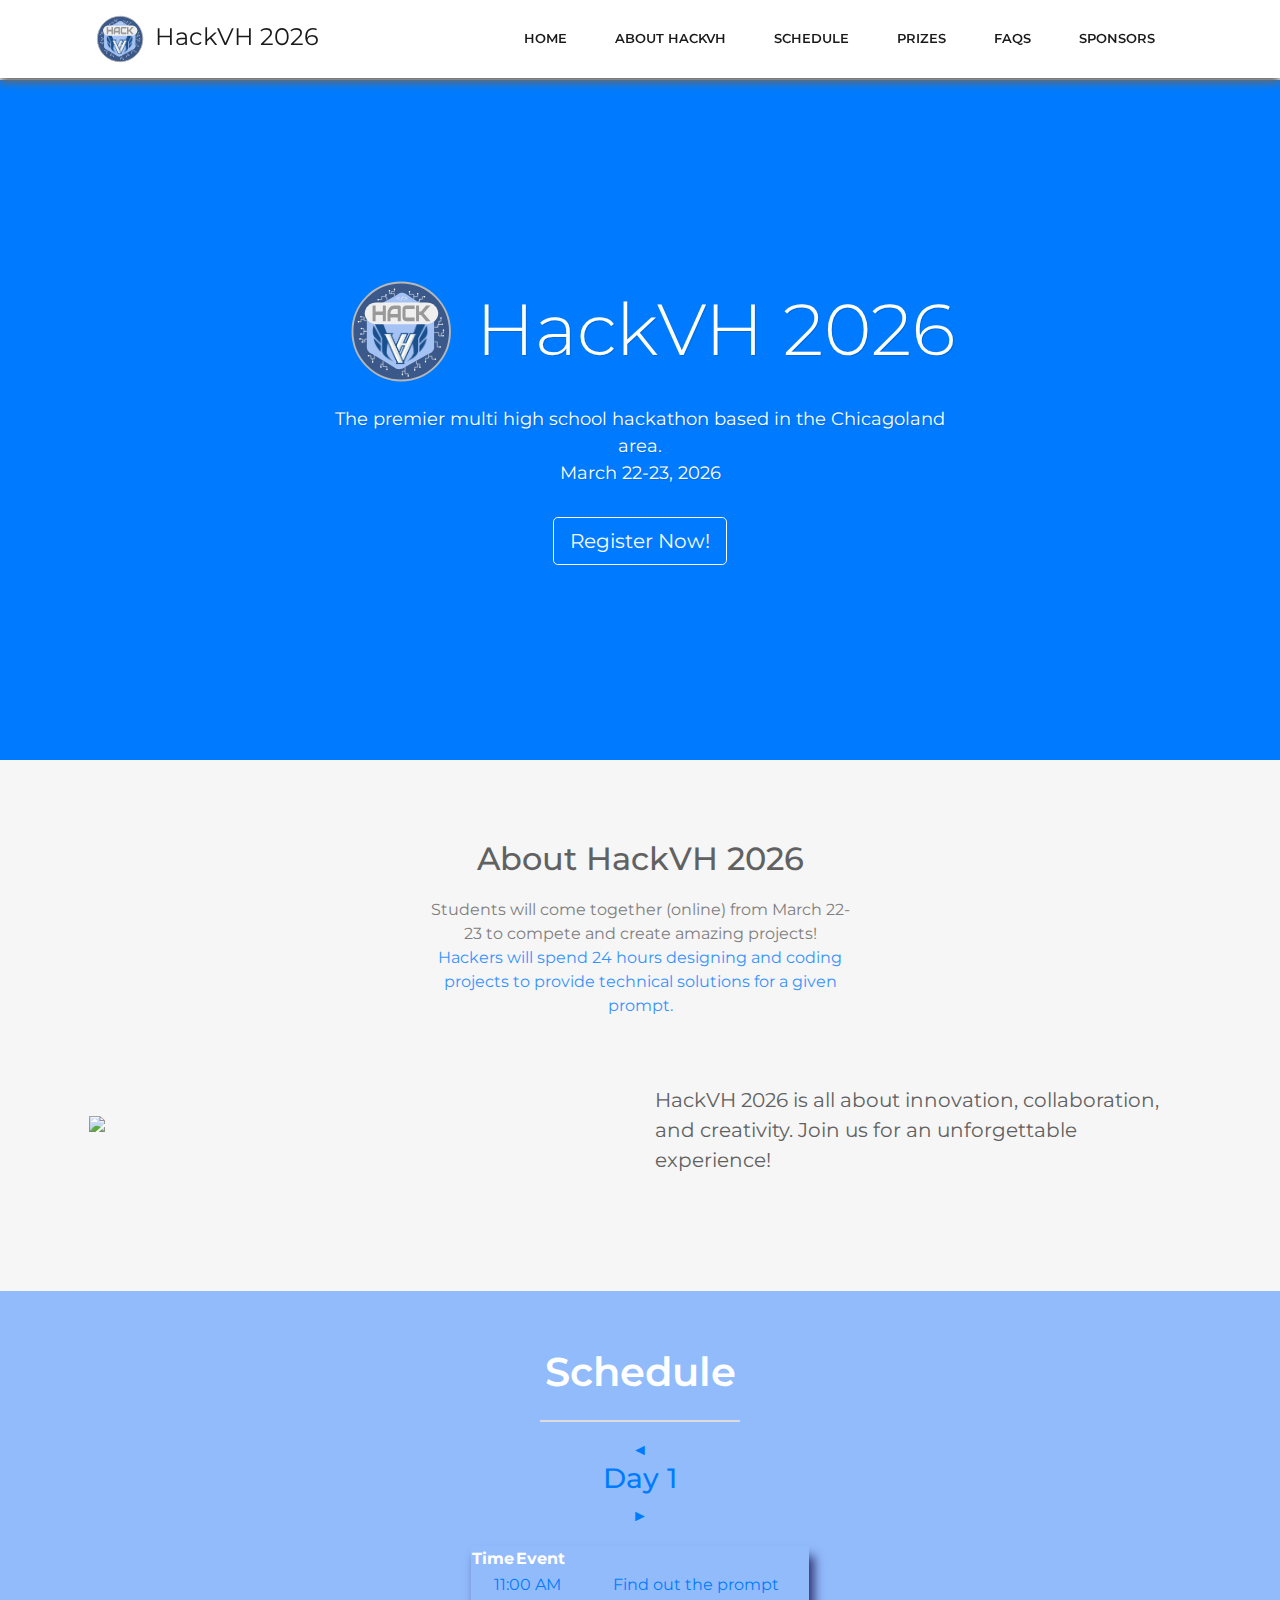
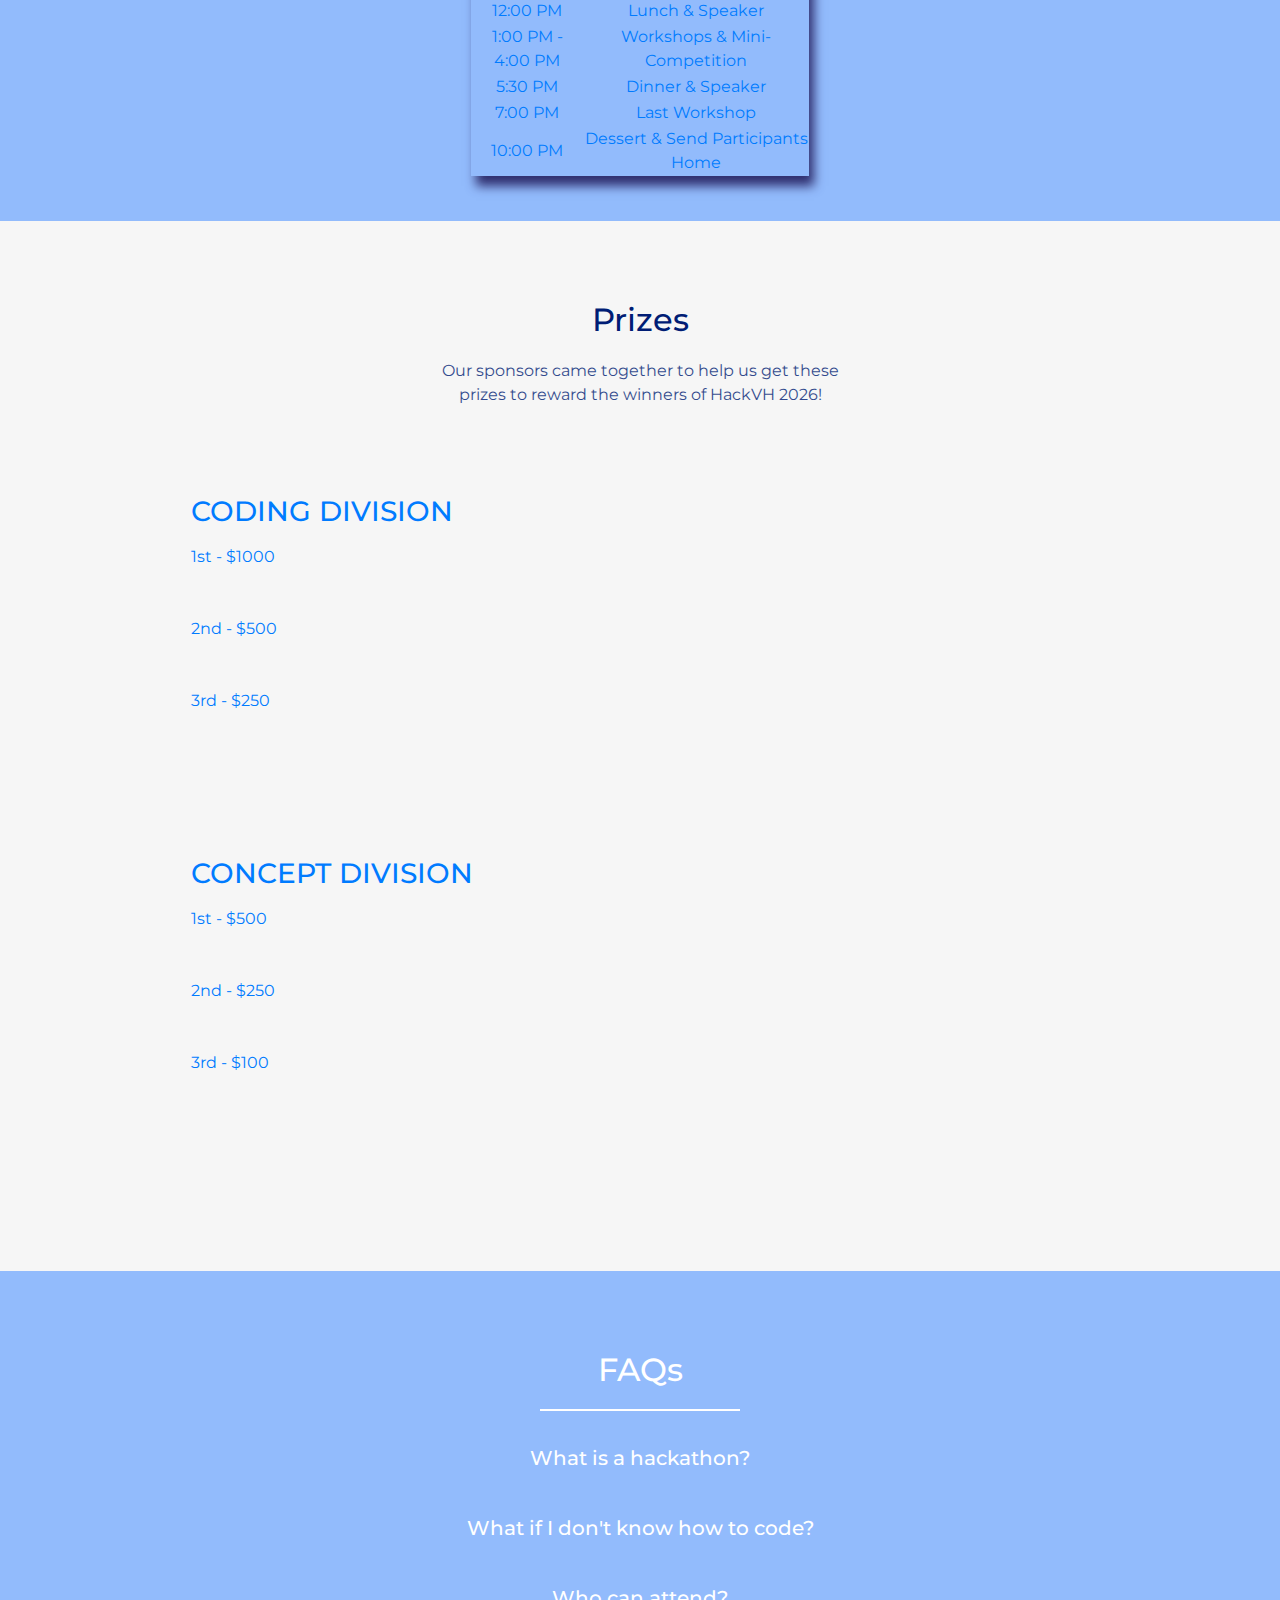
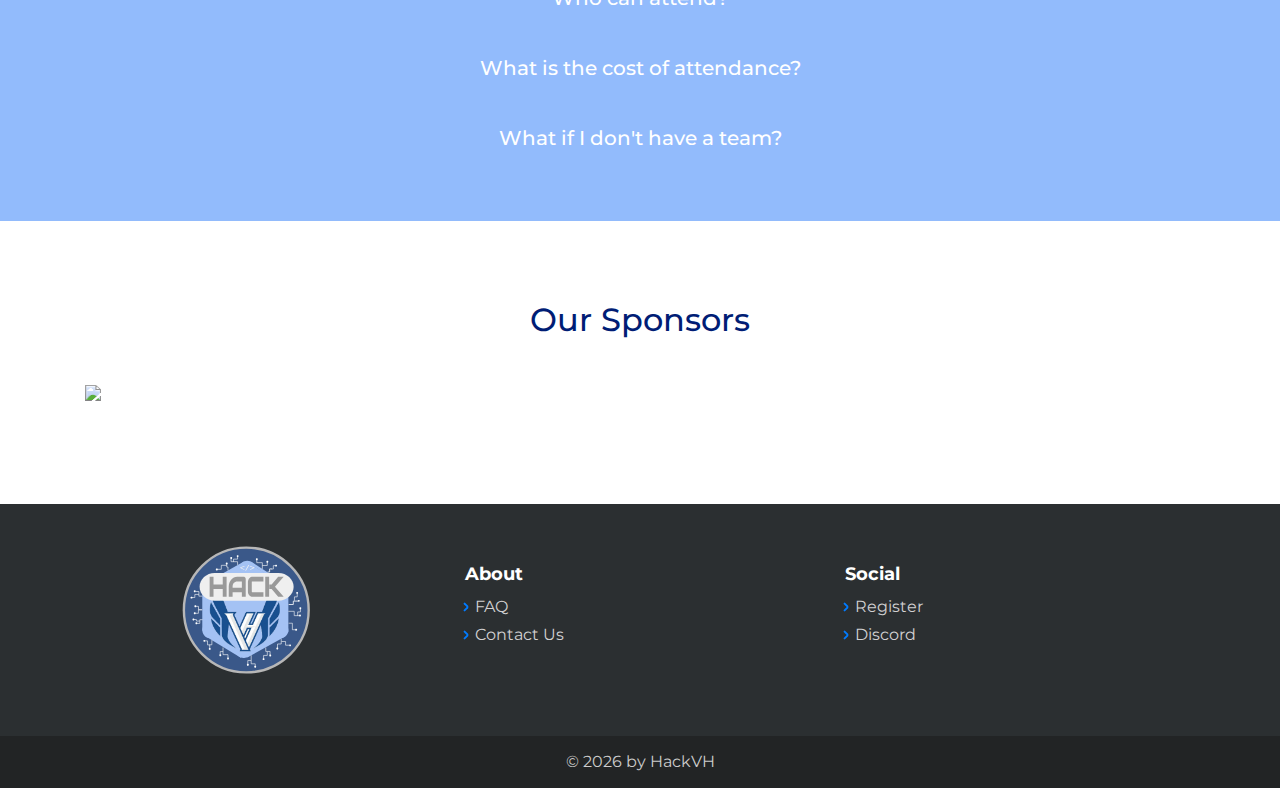
==== index.html @ 69b1eb2a "Schedule Scrolling is wierd" ====
<!DOCTYPE html>
<html>

<head>
   <meta name="google-site-verification" content="Fl0EDleOfABfuuF8c3TNZcD5OMxEmtzDq9Y0bVE5qYI" />
	<meta charset="utf-8">
	<meta name="viewport" content="width=device-width, initial-scale=1.0, shrink-to-fit=no">
	<title>HackVH <span id="currentYear"></span></title>

	<link rel="stylesheet" href="assets/bootstrap/css/bootstrap.min.css">
	<link rel="stylesheet" href="https://fonts.googleapis.com/css?family=Montserrat:400,400i,700,700i,600,600i">
	<link rel="stylesheet" href="assets/fonts/simple-line-icons.min.css">
	<link rel="stylesheet" href="https://cdnjs.cloudflare.com/ajax/libs/baguettebox.js/1.10.0/baguetteBox.min.css">
	<link rel="stylesheet" href="assets/css/smoothproducts.css">
	<style>
		/* Add your custom styles here */
		.schedule-container {
			display: flex;
			justify-content: center;
			align-items: center;
			flex-direction: column;
		}
		.schedule {
			width: 80%;
			max-width: 800px;
			margin: 0 auto;
		}
	</style>
</head>

<body class="text-primary">
	<nav class="navbar navbar-light navbar-expand-lg py-1 fixed-top bg-white clean-navbar" style="box-shadow: 0px 5px 8px #696969">
		<div class="container">
			<a class="navbar-brand logo" href="#">
				<img src="assets/img/HackVH%20logo.svg" style="width: 70px;height: 70px;">HackVH <span id="currentYearNav"></span>
			</a>
			<button data-toggle="collapse" class="navbar-toggler" data-target="#navcol-1">
				<span class="sr-only">Toggle navigation</span>
				<span class="navbar-toggler-icon"></span>
			</button>
			<div class="collapse navbar-collapse" id="navcol-1">
				<ul class="nav navbar-nav ml-auto">
					<li class="nav-item js-scroll-trigger"><a class="nav-link active js-scroll-trigger" href="#home">Home</a></li>
					<li class="nav-item js-scroll-trigger"><a class="nav-link active js-scroll-trigger" href="#about">About HackVH</a></li>
					<li class="nav-item js-scroll-trigger"><a class="nav-link active js-scroll-trigger" href="#schedule-section">Schedule</a></li>
					<li class="nav-item js-scroll-trigger"><a class="nav-link active js-scroll-trigger" href="#sponsors">Prizes</a></li>
					<li class="nav-item js-scroll-trigger"><a class="nav-link active js-scroll-trigger" href="#about-us">FAQs</a></li>
					<li class="nav-item js-scroll-trigger"><a class="nav-link active js-scroll-trigger" href="#prizes">Sponsors</a></li>
				</ul>
			</div>
		</div>
	</nav>
	<main class="page landing-page">
		<section id="home" class="clean-block clean-hero">
			<script src="https://cdnjs.cloudflare.com/ajax/libs/three.js/r121/three.min.js"></script>
			<script src="https://cdn.jsdelivr.net/npm/vanta@latest/dist/vanta.waves.min.js"></script>
			<div id="vantaBirds"></div>
			<div class="text">
				<h1 class="display-3"><img src="assets/img/HackVH%20logo.svg" style="width: 150px;margin-bottom:10px">HackVH <span id="currentYearHero"></span></h1>
				<p>The premier multi high school hackathon based in the Chicagoland area.<br/>March 22-23, <span id="currentYearDate"></span></p>
				<button class="btn btn-outline-light btn-lg" type="button" onclick="window.open('https://docs.google.com/forms/d/e/1FAIpQLSegjMtgUJVFcwuktQ4djF44HRIESTL0SsUwTYL1jdy5G5SLbQ/viewform','_blank')">Register Now!</button>
			</div>
			<script>
				VANTA.WAVES({
					el: "#vantaBirds",
					mouseControls: false,
					touchControls: false,
					gyroControls: false,
					minHeight: 200.00,
					minWidth: 200.00,
					scale: 1.00,
					scaleMobile: 1.00,
					shininess: 0,
					waveHeight: 22.50,
					waveSpeed: 0.60,
					color: 0x5d7c9d,
					zoom: 0.8
				});
			</script>
		</section>

		<section id="about" class="clean-block clean-info dark" style="background-color:#073763ff3">
			<div class="container">
				<div class="block-heading">
					<h2 class="text-info" style="color:#616161;">About HackVH <span id="currentYearAbout"></span></h2>
					<p style="color:#616161">Students will come together (online) from March 22-23 to compete and create amazing projects!</p>
					<p>Hackers will spend 24 hours designing and coding projects to provide technical solutions for a given prompt.</p>
				</div>
				<div class="row align-items-center">
					<div class="col-md-6">
						<img style="width:80%" class="img-thumbnail" src="https://www.joc.com/sites/default/files/field_feature_image/Hackathon%20concept_0.jpg">
					</div>
					<div class="col-md-6">
						<div style="margin-top: 5%; font-size: 20px; color:#616161" class="getting-started-info">
							<p>HackVH <span id="currentYearAbout2"></span> is all about innovation, collaboration, and creativity. Join us for an unforgettable experience!</p>
						</div>
					</div>
				</div>
			</div>
		</section>

		<section id="schedule-section" style="padding: 5vh 0vh 5vh 0vh; background: #92bbfc">
			<div class="schedule-container" style="text-align: center">
				<h1 id="title" style="font-size: 2.5rem; font-family: 'Montserrat'; font-weight: 600; color: #ffffff; margin-top: 1%;">Schedule</h1>
				<hr width="200px" style="height: 1px; border-color: gainsboro; background-color: gainsboro;">
				<div class="innercontainer">
					<div class="schedule">
						<div id="daynav" style="margin-bottom: 2vh">
							<span style="cursor: pointer" class="leftarrow" onclick="shift(-1)">◄</span>
							<h3 id="day"> Day 1 </h3>
							<span style="cursor: pointer" class="rightarrow" onclick="shift(1)">►</span>
						</div>
						<div id="sched0" style="box-shadow: 5px 10px 10px #303070">
							<div class="table100 ver1 m-b-110">
								<div class="table100-head">
									<table>
										<thead>
											<tr class="row100 head">
												<th class="column1 header1" style="color:white;font-weight:bold">Time</th>
												<th class="column2 header1" style="color:white">Event</th>
											</tr>
										</thead>
									</table>
								</div>
								<div class="table100-body js-pscroll">
									<table class="schedule1" id="table-saturday" style="overflow-y: hidden; overflow-x: visible">
										<tbody>
											<tr class="row100 body">
												<td class="cell100 column1">11:00 AM</td>
												<td class="cell100 column2">Find out the prompt</td>
											</tr>
											<tr class="row100 body">
												<td class="cell100 column1">12:00 PM</td>
												<td class="cell100 column2">Lunch & Speaker</td>
											</tr>
											<tr class="row100 body">
												<td class="cell100 column1">1:00 PM - 4:00 PM</td>
												<td class="cell100 column2">Workshops & Mini-Competition</td>
											</tr>
											<tr class="row100 body">
												<td class="cell100 column1">5:30 PM</td>
												<td class="cell100 column2">Dinner & Speaker</td>
											</tr>
											<tr class="row100 body">
												<td class="cell100 column1">7:00 PM</td>
												<td class="cell100 column2">Last Workshop</td>
											</tr>
											<tr class="row100 body">
												<td class="cell100 column1">10:00 PM</td>
												<td class="cell100 column2">Dessert & Send Participants Home</td>
											</tr>
										</tbody>
									</table>
								</div>
							</div>
						</div>
						<div id="sched1" style="box-shadow: 5px 10px 10px #303070; display: none">
							<div class="table100 ver1 m-b-110">
								<div class="table100-head">
									<table>
										<thead>
											<tr class="row100 head">
												<th class="column1 header1" style="color: white; font-weight: bold">Time</th>
												<th class="column2 header1" style="color: white">Event</th>
											</tr>
										</thead>
									</table>
								</div>
								<div class="table100-body js-pscroll">
									<table class="schedule1" id="table-saturday" style="overflow-y: hidden; overflow-x: hidden">
										<tbody>
											<tr class="row100 body">
												<td class="cell100 column1">9:00 AM</td>
												<td class="cell100 column2">Breakfast</td>
											</tr>
											<tr class="row100 body">
												<td class="cell100 column1">10:00 AM</td>
												<td class="cell100 column2">Project Presentations</td>
											</tr>
											<tr class="row100 body">
												<td class="cell100 column1">12:00 PM</td>
												<td class="cell100 column2">Lunch & Awards Ceremony</td>
											</tr>
										</tbody>
									</table>
								</div>
							</div>
						</div>
					</div>
				</div>
			</div>
		</section>

		<section id="sponsors" class="clean-block clean-info dark">
			<div class="container" style="width:80%;">
				<div class="block-heading">
					<h2 class="text-info" style="color:#001d75">Prizes</h2>
					<p style="color:#001d75">Our sponsors came together to help us get these prizes to reward the winners of HackVH <span id="currentYearPrizes"></span>!</p>
				</div>
				<div class="grid grid-cols-1 md:grid-cols-2 grid-flow-row gap-5">
					<div class="border-2 p-5" id="box">
						<h3 class="font-sans text-2xl" id="boxtext">CODING DIVISION</h3>
						<p class="font-serif text-xl mb-5" id="boxtext">1st - $1000</p>
						<p class="font-serif text-xl mb-5" id="boxtext">2nd - $500</p>
						<p class="font-serif text-xl mb-5" id="boxtext">3rd - $250</p>
					</div>
					<div class="border-2 p-5">
						<h3 class="font-sans text-2xl" id="boxtext">CONCEPT DIVISION</h3>
						<p class="font-serif text-xl mb-5" id="boxtext">1st - $500</p>
						<p class="font-serif text-xl mb-5" id="boxtext">2nd - $250</p>
						<p class="font-serif text-xl mb-5" id="boxtext">3rd - $100</p>
					</div>
				</div>
			</div>
		</section>

		<section id="about-us" class="clean-block about-us dark" style="background-color:#92bbfc;height: 550px">
			<div class="container">
				<div class="block-heading">
					<h2 class="text-info" style="color:#fff">FAQs</h2>
					<hr width="200px" style="height: 1px; border-color: #fff; background-color: #fff;">
					<div id="accordion" class="grid grid-cols-1 md:grid-cols-2 grid-flow-row gap-5">
						<div class="card" style="background: none; border-style: none">
							<div class="card-header" id="headingOne" style="background: none; border-style: none">
								<h5 class="mb-0">
									<button class="btn btn-link" data-toggle="collapse" data-target="#collapseOne" aria-expanded="true" aria-controls="collapseOne">
										<h5>What is a hackathon?</h5>
									</button>
								</h5>
							</div>
							<div id="collapseOne" class="collapse" aria-labelledby="headingOne" data-parent="#accordion">
								<div class="card-body" style="color:#fff">
									Hackathons allow you to create your craziest ideas! You will work in a team, of up to four people, for 24 hours to create a project that addresses a theme. There are no restrictions, so let your imagination run wild!
								</div>
							</div>
						</div>
						<div class="card" style="background: none; border-style: none">
							<div class="card-header" id="headingTwo" style="background: none; border-style: none">
								<h5 class="mb-0">
									<button class="btn btn-link collapsed" data-toggle="collapse" data-target="#collapseTwo" aria-expanded="false" aria-controls="collapseTwo">
										<h5>What if I don't know how to code?</h5>
									</button>
								</h5>
							</div>
							<div id="collapseTwo" class="collapse" aria-labelledby="headingTwo" data-parent="#accordion">
								<div class="card-body" style="color:#fff">
									We encourage students of all experience levels to attend. We will have workshops led by industry professionals for you to experiment with new technologies. Why not try getting started on your first project?
								</div>
							</div>
						</div>
						<div class="card" style="background: none; border-style: none">
							<div class="card-header" id="headingThree" style="background: none; border-style: none">
								<h5 class="mb-0">
									<button class="btn btn-link collapsed" data-toggle="collapse" data-target="#collapseThree" aria-expanded="false" aria-controls="collapseThree">
										<h5>Who can attend?</h5>
									</button>
								</h5>
							</div>
							<div id="collapseThree" class="collapse" aria-labelledby="headingThree" data-parent="#accordion">
								<div class="card-body" style="color:#fff">
									We welcome any high school student to attend. Unfortunately, college or middle school students are not eligible.
								</div>
							</div>
						</div>
						<div class="card" style="background: none; border-style: none">
							<div class="card-header" id="headingFour" style="background: none; border-style: none">
								<h5 class="mb-0">
									<button class="btn btn-link collapsed" data-toggle="collapse" data-target="#collapseFour" aria-expanded="false" aria-controls="collapseFour">
										<h5>What is the cost of attendance?</h5>
									</button>
								</h5>
							</div>
							<div id="collapseFour" class="collapse" aria-labelledby="headingFour" data-parent="#accordion">
								<div class="card-body" style="color:#fff">
									HackVH is completely free! However, you will need an internet connection and a computer to work on.
								</div>
							</div>
						</div>
						<div class="card" style="background: none; border-style: none">
							<div class="card-header" id="headingFive" style="background: none; border-style: none">
								<h5 class="mb-0">
									<button class="btn btn-link collapsed" data-toggle="collapse" data-target="#collapseFive" aria-expanded="false" aria-controls="collapseFive">
										<h5>What if I don't have a team?</h5>
									</button>
								</h5>
							</div>
							<div id="collapseFive" class="collapse" aria-labelledby="headingFive" data-parent="#accordion">
								<div class="card-body" style="color:#fff">
									Don't worry! Many participants don't have a complete team before the event. We will have a dedicated channel where you can find other hackers and team up!
								</div>
							</div>
						</div>
					</div>
				</div>
			</div>
		</section>

		<section id="prizes" class="clean-block slider light">
			<div class="container">
				<div class="block-heading">
					<h2 class="text-info" style="color:#001d75">Our Sponsors</h2>
				</div>
				<div class="align-items-center">
					<img src="assets/img/Sponsors2025.svg" style="width: 100%">
				</div>
			</div>
		</section>
	</main>
	<footer class="page-footer dark" style="border-color: rgb(0,0,0);">
		<div class="container align-items-center">
			<div class="row">
				<div class="col-sm"><img src="assets/img/HackVH%20logo.svg" style="width: 25vw;margin: 1px;height: 150px;padding: 3px;"></div>
				<div class="col-sm">
					<h5>About</h5>
					<ul>
						<li><a class="nav-item js-scroll-trigger" href="#about-us">FAQ</a></li>
						<li><a href="mailto:pratham.bansal@vhhscougars.org">Contact Us</a></li>
					</ul>
				</div>
				<div class="col-sm">
					<h5>Social</h5>
					<ul>
						<li><a onclick="window.open('https://docs.google.com/forms/d/e/1FAIpQLSegjMtgUJVFcwuktQ4djF44HRIESTL0SsUwTYL1jdy5G5SLbQ/viewform','_blank')">Register</a></li>
						<li><a href="https://discord.gg/9uxZZyApVJ">Discord</a></li>
					</ul>
				</div>
			</div>
		</div>
		<div class="footer-copyright">
			<p>© <span id="currentYearFooter"></span> by HackVH</p>
		</div>
	</footer>
	<script>
		// Function to update the year dynamically
		function updateYear() {
			const currentYear = new Date().getFullYear();
			document.querySelectorAll('#currentYear, #currentYearNav, #currentYearHero, #currentYearDate, #currentYearAbout, #currentYearAbout2, #currentYearPrizes, #currentYearFooter').forEach(element => {
				element.textContent = currentYear;
			});
		}

		// Call the function to update the year
		updateYear();

		// Schedule navigation function
		function shift(forward) {
			const days = [" Day 1 ", " Day 2 "];
			const scheds = {" Day 1 ": "sched0", " Day 2 ": "sched1"};
			var currindex = days.indexOf(document.getElementById("day").innerHTML);
			currindex += forward;
			if (currindex < 0) {
				currindex += days.length;
			} else if (currindex == days.length) {
				currindex = 0;
			}
			var currday = days[currindex];
			document.getElementById("day").innerHTML = currday;
			document.getElementById(scheds[currday]).style.display = "block";
			for (const day of days) {
				if (day != currday) {
					document.getElementById(scheds[day]).style.display = "none";
				}
			}
		}
	</script>
	<script src="assets/js/jquery.min.js"></script>
	<script src="assets/bootstrap/js/bootstrap.min.js"></script>
	<script src="https://cdnjs.cloudflare.com/ajax/libs/baguettebox.js/1.10.0/baguetteBox.min.js"></script>
	<script src="assets/js/smoothproducts.min.js"></script>
	<script src="assets/js/theme.js"></script>
	<script src="https://cdnjs.cloudflare.com/ajax/libs/jquery-easing/1.4.1/jquery.easing.min.js"></script>
</body>

</html>
---- assets/css/smoothproducts.css ----
html, body {
  height: 100%;
  width: 100%;
}

.sp-loading {
  text-align: center;
  max-width: 270px;
  padding: 15px;
  border: 5px solid #eee;
  border-radius: 3px;
  font-size: 12px;
  color: #888;
}

.sp-wrap {
  display: none;
  line-height: 0;
  font-size: 0;
  background: #eee;
  border: 5px solid #eee;
  border-radius: 3px;
  position: relative;
  margin: 0 25px 15px 0;
  float: left;
  max-width: 300px;
}

.sp-thumbs {
  text-align: left;
  display: inline-block;
}

.sp-thumbs img {
  min-height: 50px;
  min-width: 50px;
  max-width: 50px;
}

.sp-thumbs a:link, .sp-thumbs a:visited {
  width: 50px;
  height: 50px;
  overflow: hidden;
  opacity: .3;
  display: inline-block;
  background-size: cover;
  background-position: center;
  -webkit-transition: all .2s ease-out;
  -moz-transition: all .2s ease-out;
  -ms-transition: all .2s ease-out;
  -o-transition: all .2s ease-out;
  transition: all .2s ease-out;
}

.sp-thumbs a:hover {
  opacity: 1;
}

.sp-thumbs a:active, .sp-current {
  opacity: 1!important;
  position: relative;
}

.sp-large {
  position: relative;
  overflow: hidden;
  top: 0;
  left: 0;
}

.sp-large a img {
  max-width: 100%;
  height: auto;
}

.sp-large a {
  display: block;
}

.sp-zoom {
  position: absolute;
  left: -50%;
  top: -50%;
  cursor: -webkit-zoom-in;
  cursor: -moz-zoom-in;
  cursor: zoom-in;
  display: none;
}

.sp-lightbox {
  position: fixed;
  top: 0;
  left: 0;
  height: 100%;
  width: 100%;
  background: rgb(0, 0, 0);
  background: rgba(0, 0, 0, .9);
  z-index: 1031;
  display: none;
  cursor: pointer;
}

.sp-lightbox img {
  position: absolute;
  margin: auto;
  top: 0;
  bottom: 0;
  left: 0;
  right: 0;
  max-width: 90%;
  max-height: 90%;
  border: 2px solid #fff;
}

#sp-prev, #sp-next {
  position: absolute;
  top: 50%;
  margin-top: -25px;
  z-index: 501;
  color: #fff;
  padding: 14px;
  text-decoration: none;
  background: #000;
  border-radius: 25px;
  border: 2px solid #fff;
  width: 50px;
  height: 50px;
  box-sizing: border-box;
  transition: .2s;
}

#sp-prev {
  left: 10px;
}

#sp-prev:before {
  content: '';
  border: 7px solid transparent;
  border-right: 15px solid #fff;
  position: absolute;
  top: 16px;
  left: 7px;
}

#sp-next {
  right: 10px;
}

#sp-next:before {
  content: '';
  border: 7px solid transparent;
  border-left: 15px solid white;
  position: absolute;
  top: 16px;
  left: 18px;
}

#sp-prev:hover, #sp-next:hover {
  background: #444;
}

@media screen and (max-width: 400px) {
  .sp-wrap {
    margin: 0 0 15px 0;
  }
}

@media screen and (max-width: 400px) {
  #sp-prev, #sp-next {
    top: auto;
    margin-top: 0;
    bottom: 25px;
  }
}
#vantaBirds {
  position: absolute;
  display: block;
  min-width: 100%;
  top: 0;
  right: 0;
  bottom: 0;
  left: 0;
  z-index: 1;
}
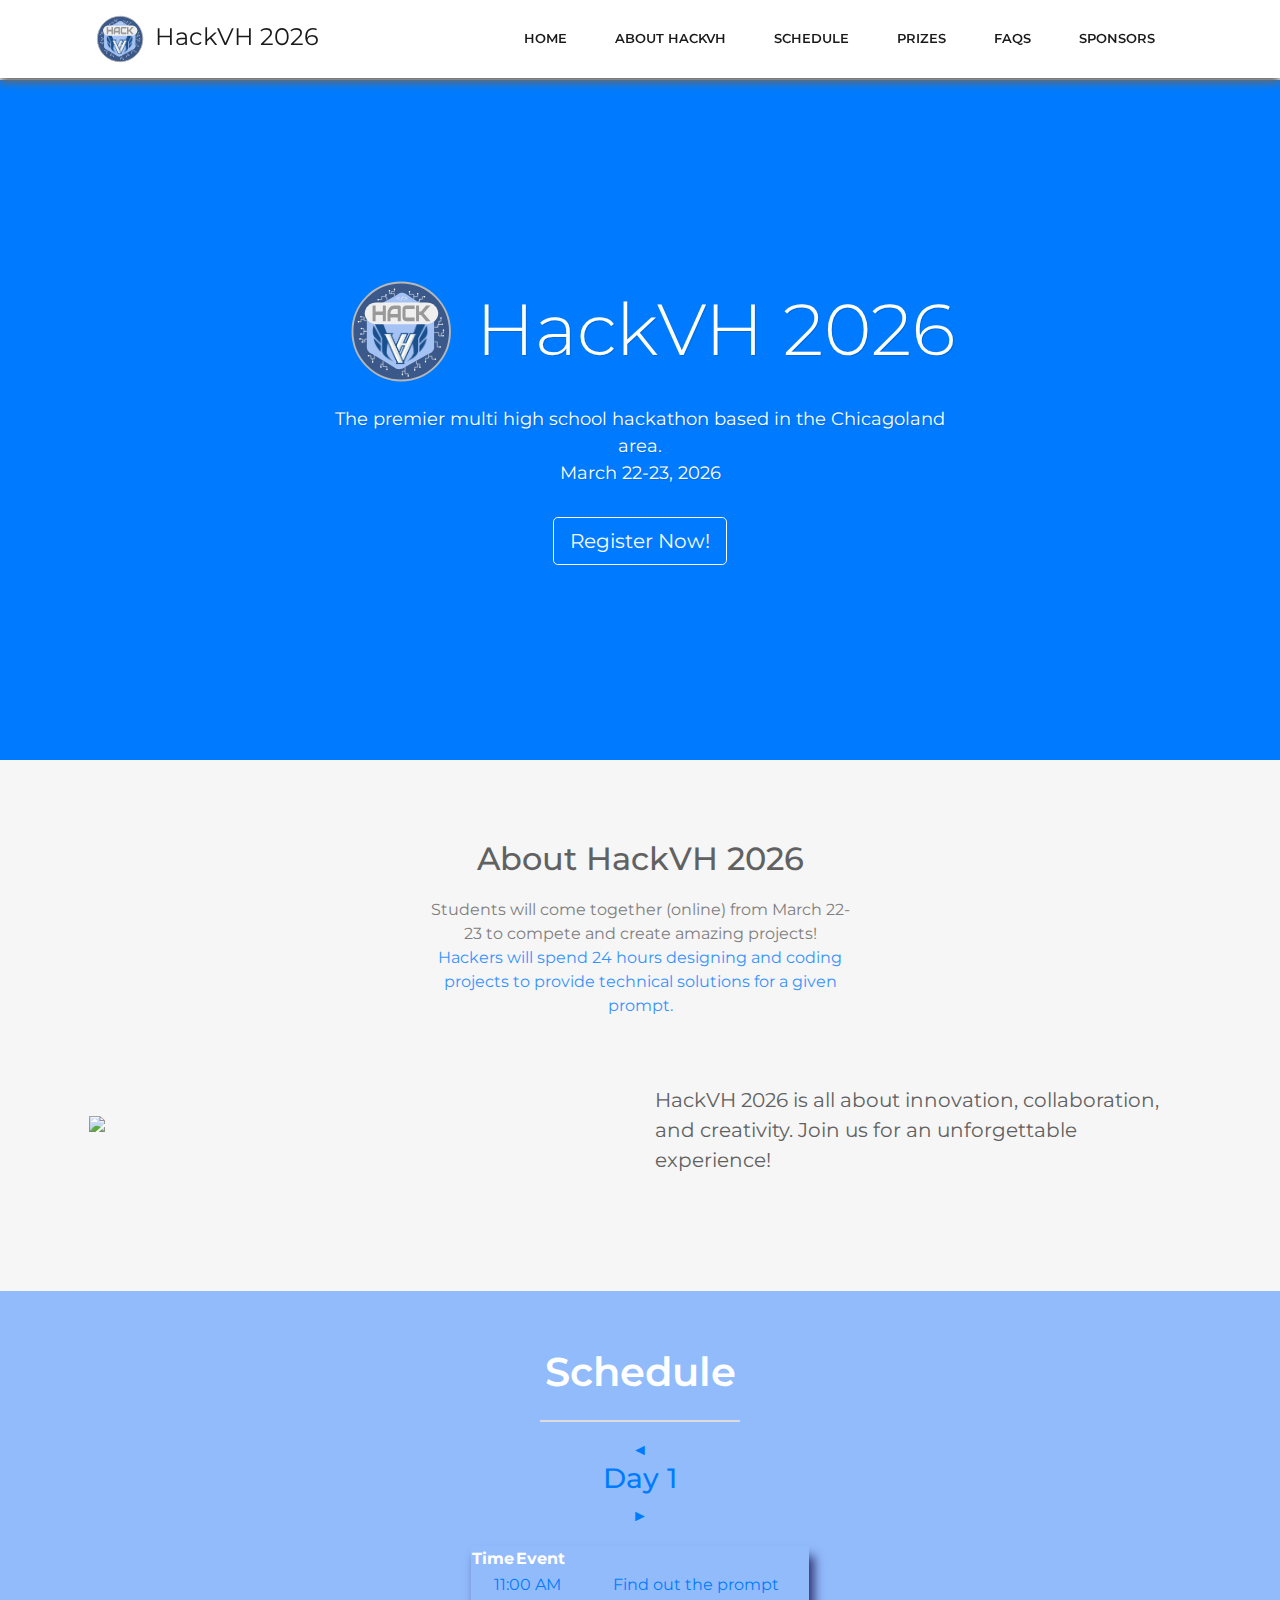
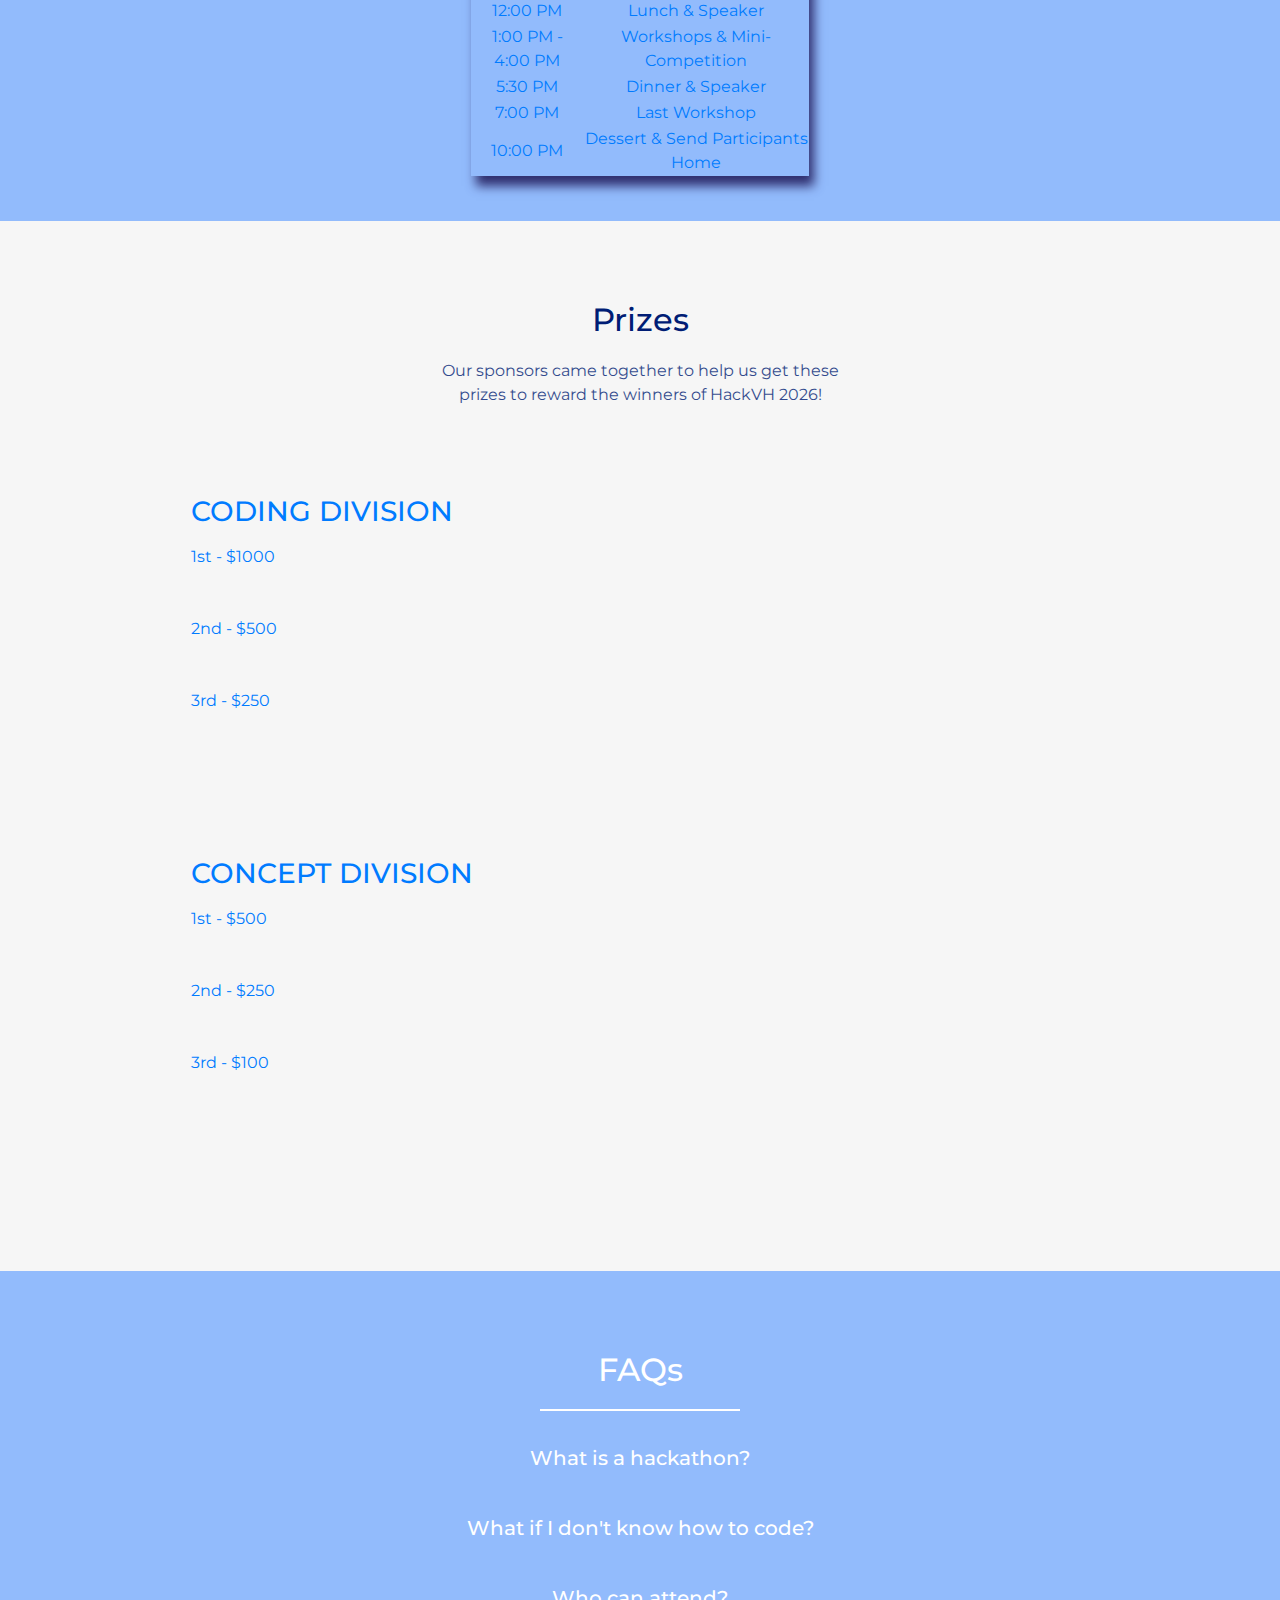
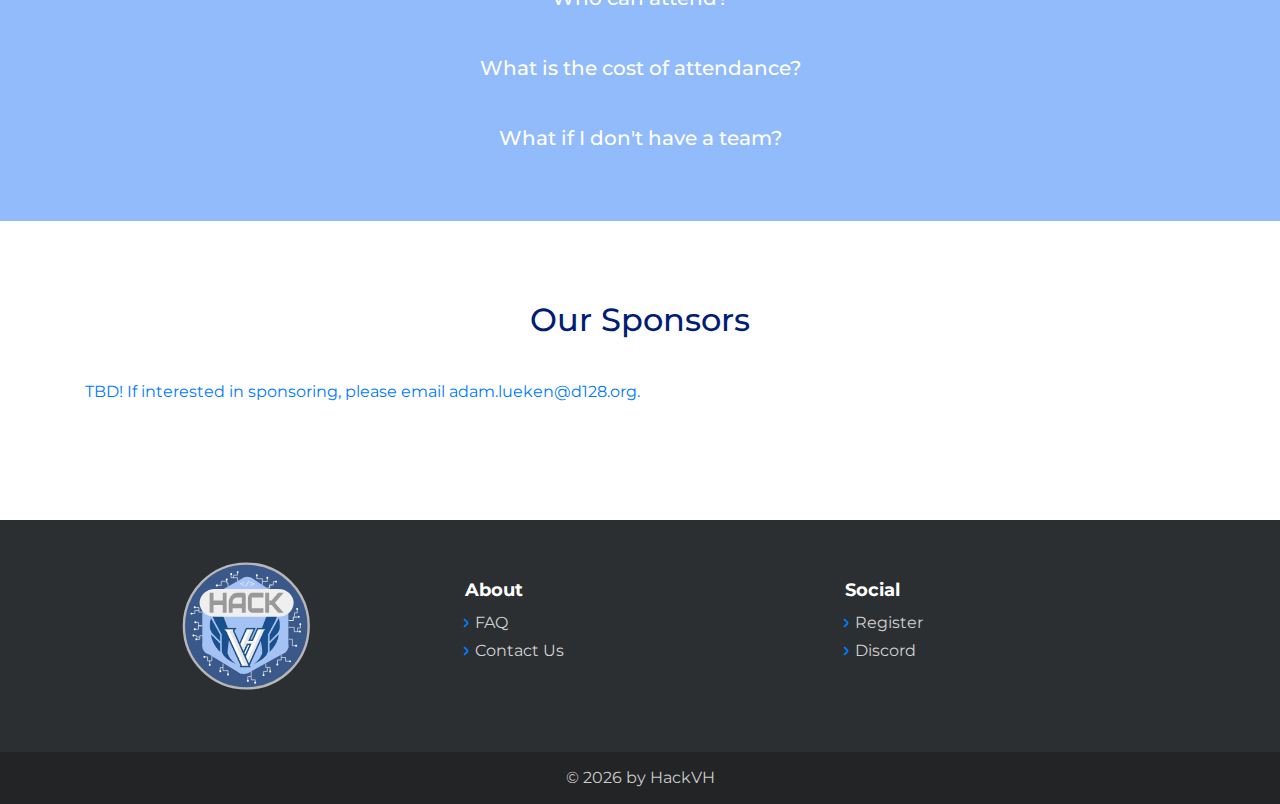
==== commit 6d77f7fd: "changed contact" ====
--- a/index.html
+++ b/index.html
@@ -5,7 +5,7 @@
    <meta name="google-site-verification" content="Fl0EDleOfABfuuF8c3TNZcD5OMxEmtzDq9Y0bVE5qYI" />
 	<meta charset="utf-8">
 	<meta name="viewport" content="width=device-width, initial-scale=1.0, shrink-to-fit=no">
-	<title>HackVH <span id="currentYear"></span></title>
+	<title>HackVH 2025</title>
 
 	<link rel="stylesheet" href="assets/bootstrap/css/bootstrap.min.css">
 	<link rel="stylesheet" href="https://fonts.googleapis.com/css?family=Montserrat:400,400i,700,700i,600,600i">
@@ -301,7 +301,9 @@
 					<h2 class="text-info" style="color:#001d75">Our Sponsors</h2>
 				</div>
 				<div class="align-items-center">
-					<img src="assets/img/Sponsors2025.svg" style="width: 100%">
+				<!--	<img src="assets/img/Sponsors2025.svg" style="width: 100%"> -->
+					<!-- commented out until sponsors are determined -->
+					<p>TBD! If interested in sponsoring, please email adam.lueken@d128.org.</p>
 				</div>
 			</div>
 		</section>
@@ -314,14 +316,14 @@
 					<h5>About</h5>
 					<ul>
 						<li><a class="nav-item js-scroll-trigger" href="#about-us">FAQ</a></li>
-						<li><a href="mailto:pratham.bansal@vhhscougars.org">Contact Us</a></li>
+						<li><a href="mailto:pratham.bansal@vhhscougars.org, adam.lueken@d128.org">Contact Us</a></li>
 					</ul>
 				</div>
 				<div class="col-sm">
 					<h5>Social</h5>
 					<ul>
 						<li><a onclick="window.open('https://docs.google.com/forms/d/e/1FAIpQLSegjMtgUJVFcwuktQ4djF44HRIESTL0SsUwTYL1jdy5G5SLbQ/viewform','_blank')">Register</a></li>
-						<li><a href="https://discord.gg/9uxZZyApVJ">Discord</a></li>
+						<li><a target = blank href="https://discord.gg/9uxZZyApVJ">Discord</a></li>
 					</ul>
 				</div>
 			</div>
@@ -371,4 +373,4 @@
 	<script src="https://cdnjs.cloudflare.com/ajax/libs/jquery-easing/1.4.1/jquery.easing.min.js"></script>
 </body>
 
-</html>+</html>
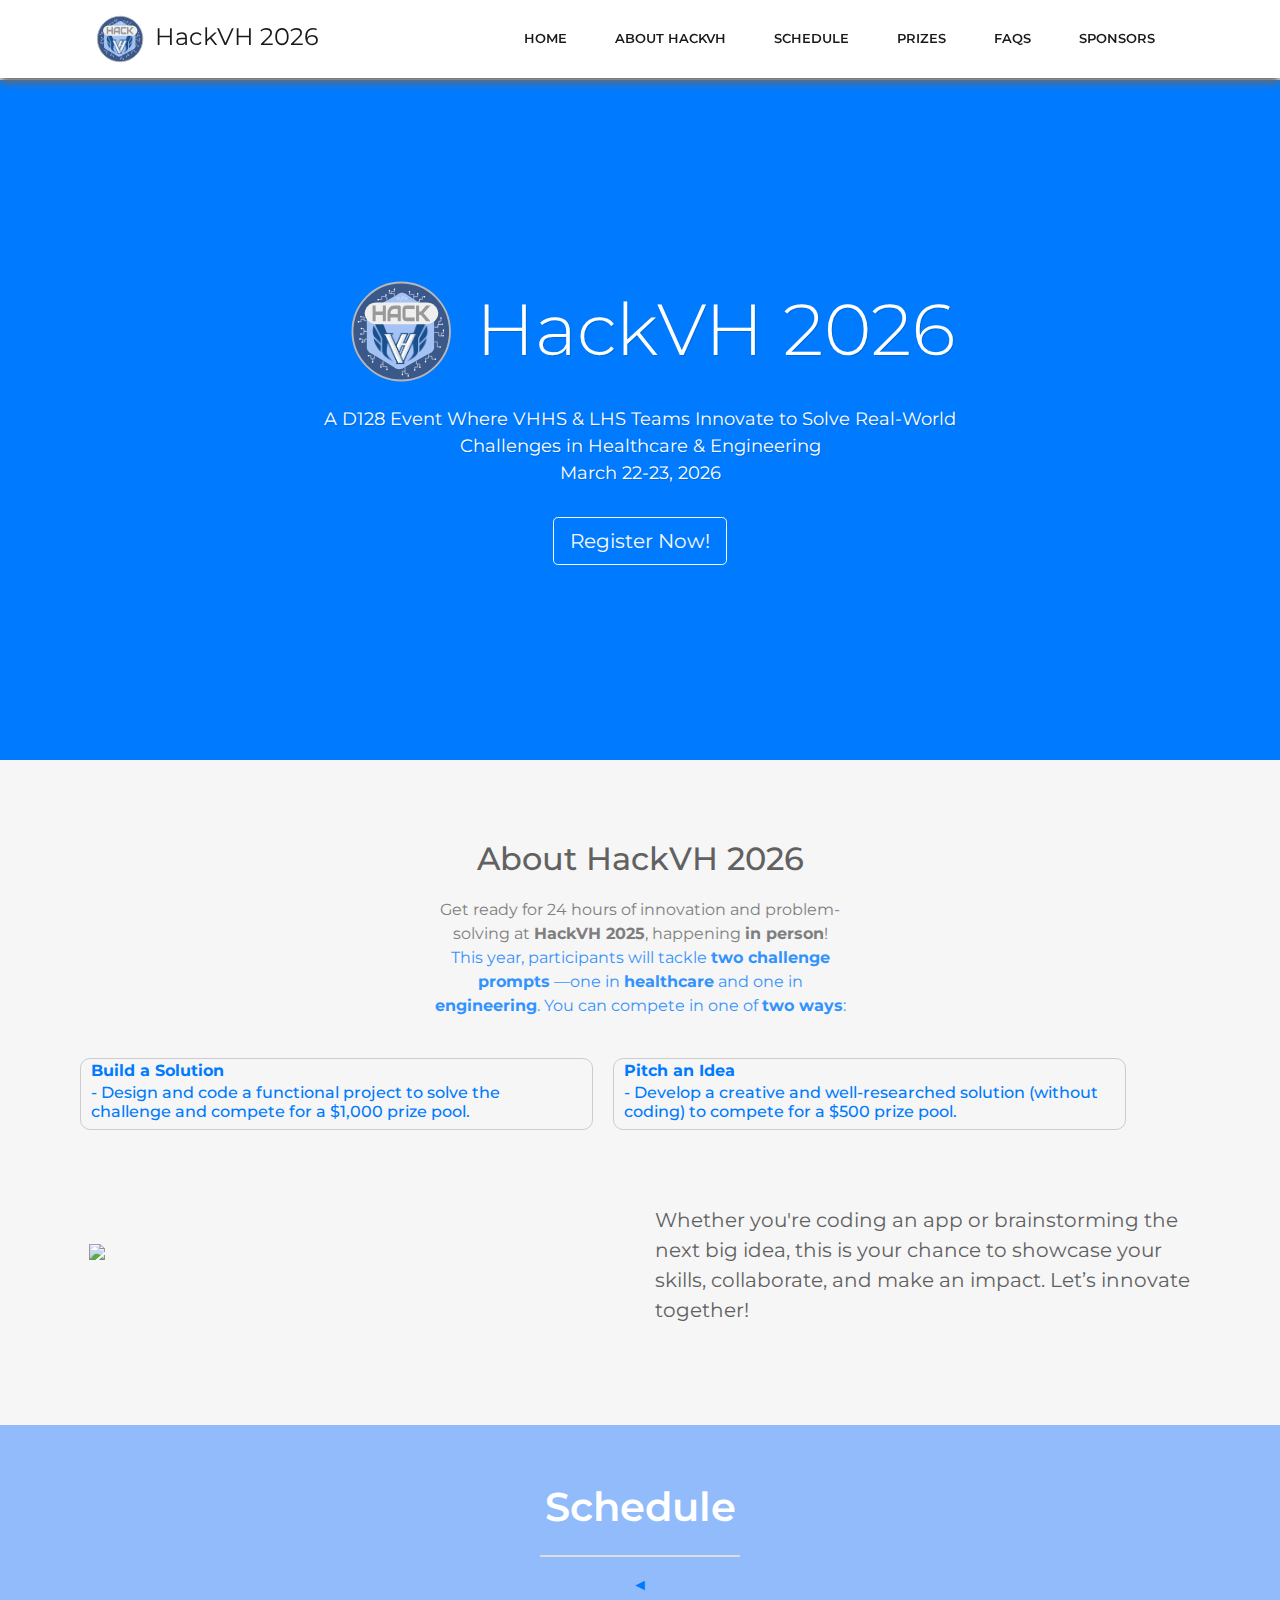
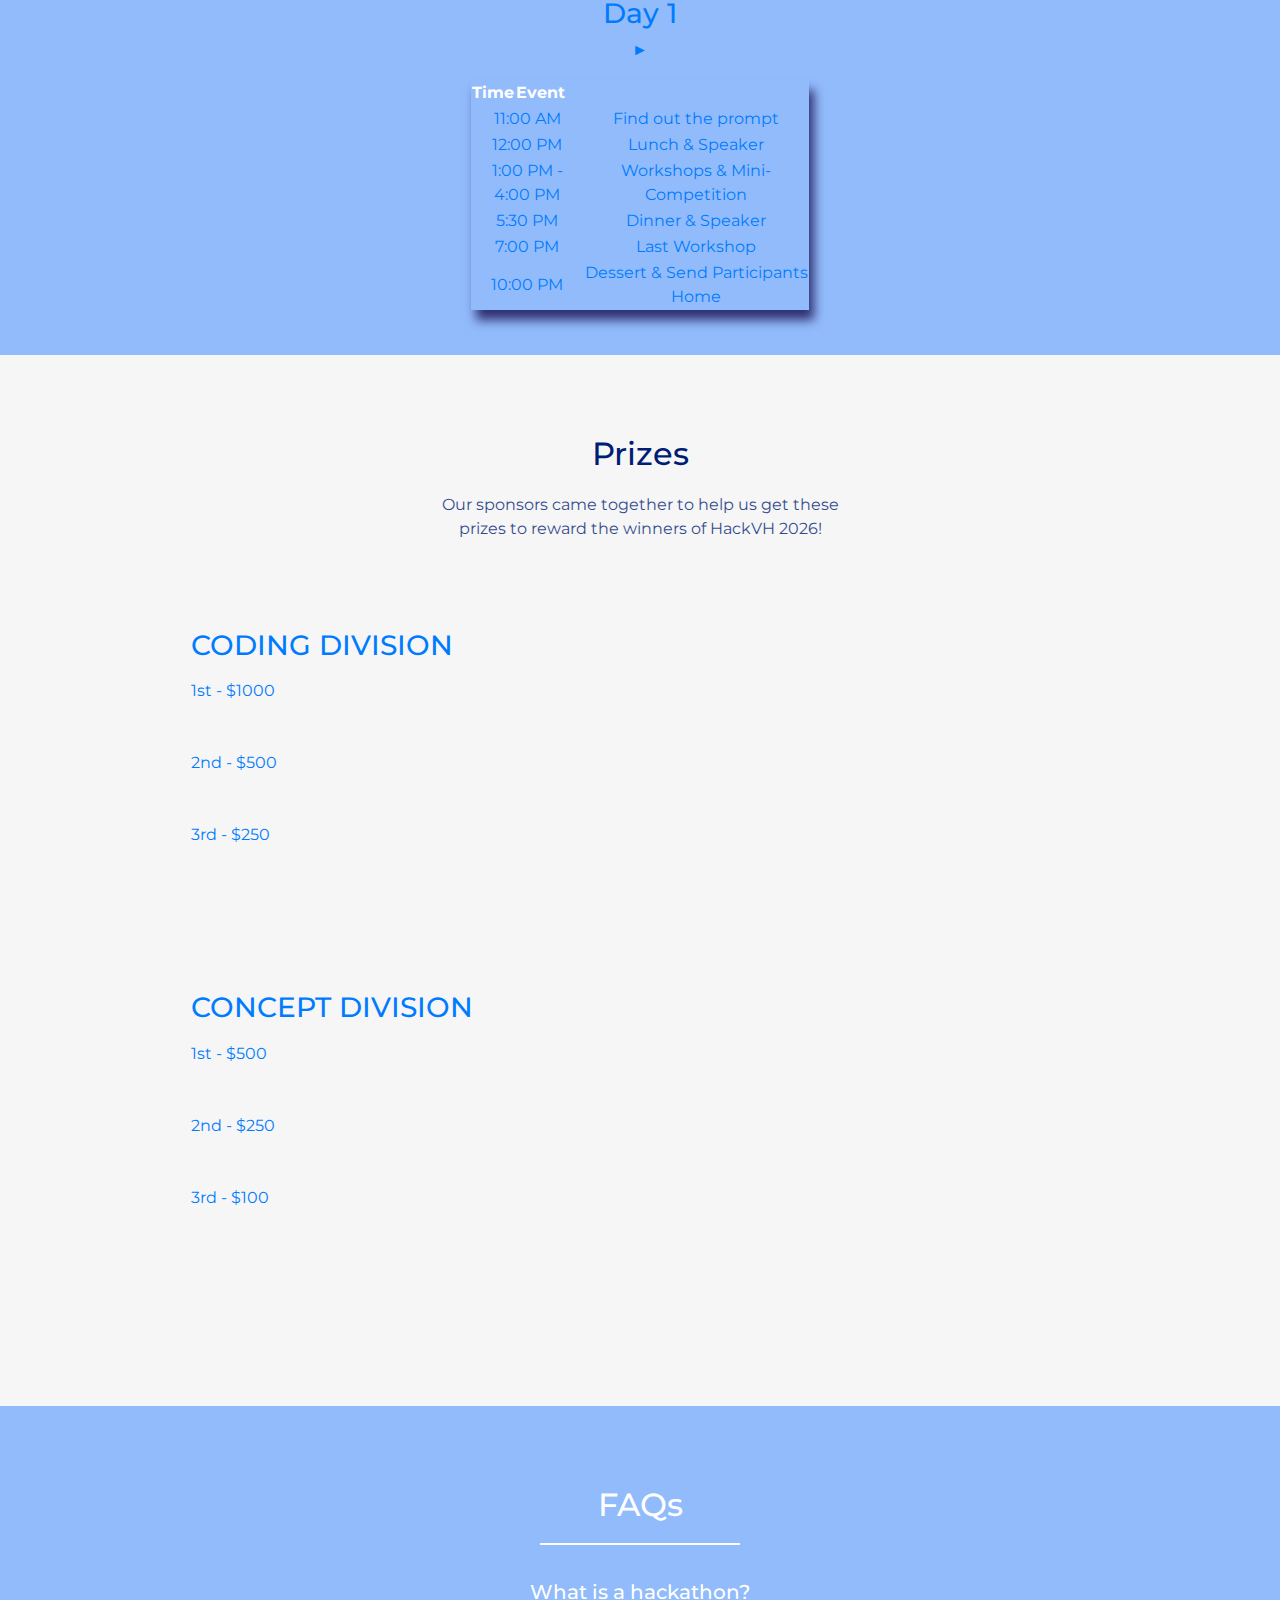
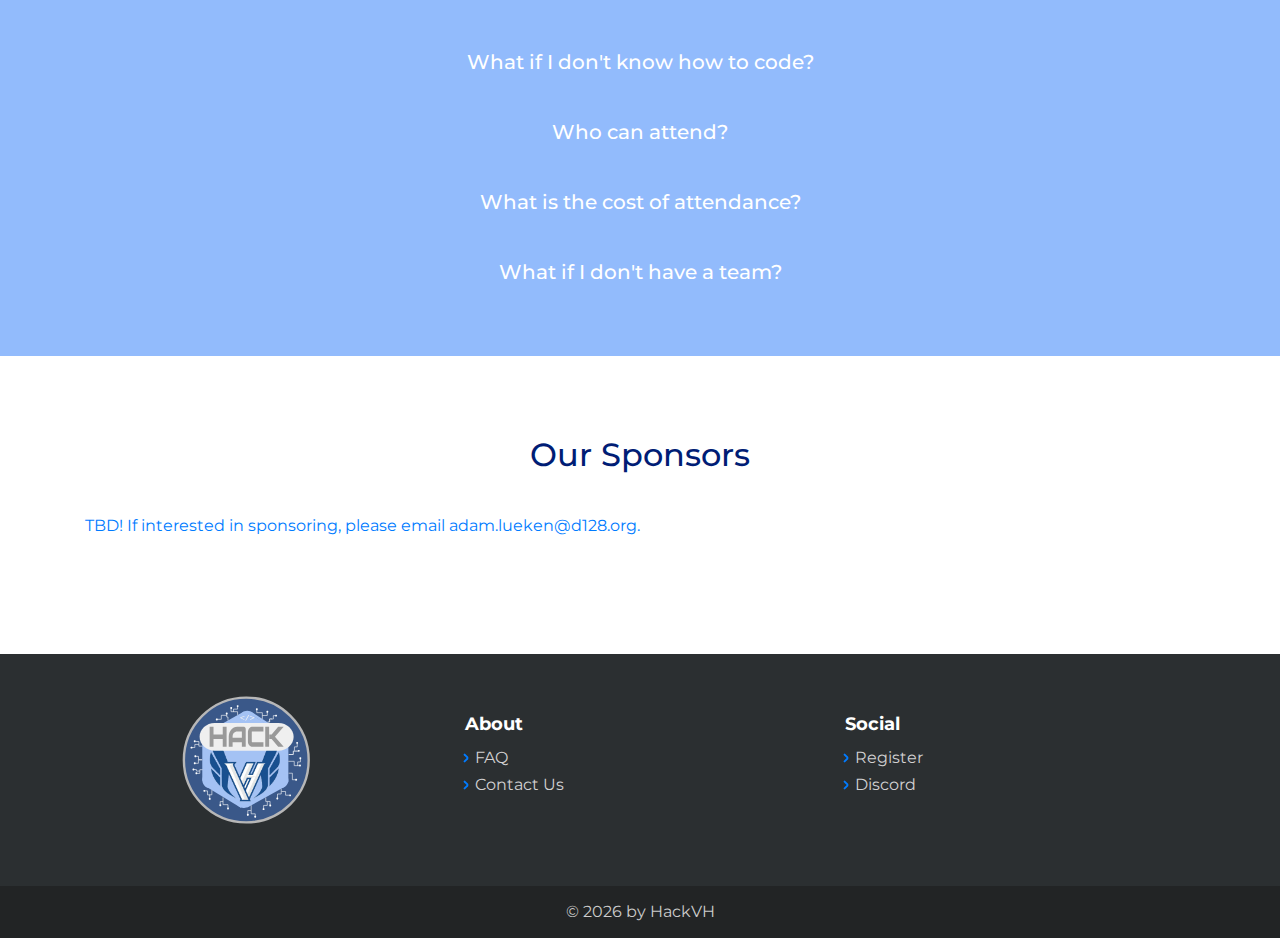
==== commit 157ada56: "Changed description and about still have to change schedule" ====
--- a/index.html
+++ b/index.html
@@ -25,6 +25,25 @@
 			max-width: 800px;
 			margin: 0 auto;
 		}
+		.column {
+			float: left;
+			width: 45%; /* Adjusted width to accommodate horizontal padding */
+			padding-left: 10px;
+			padding-right: 10px;
+			margin-left: 10px;
+			margin-right: 10px;
+			box-sizing: border-box; /* Ensures padding doesn’t increase the width */
+			border-radius: 10px; /* Curved borders */
+			border: 1px solid #ccc; /* Optional: Adds a subtle border */
+		  }
+		  
+		  /* Clear floats after the columns */
+		  .row:after {
+			content: "";
+			display: table;
+			clear: both;
+		  }
+					
 	</style>
 </head>
 
@@ -57,7 +76,8 @@
 			<div id="vantaBirds"></div>
 			<div class="text">
 				<h1 class="display-3"><img src="assets/img/HackVH%20logo.svg" style="width: 150px;margin-bottom:10px">HackVH <span id="currentYearHero"></span></h1>
-				<p>The premier multi high school hackathon based in the Chicagoland area.<br/>March 22-23, <span id="currentYearDate"></span></p>
+				<p>A D128 Event Where VHHS & LHS Teams Innovate to Solve Real-World Challenges in Healthcare & Engineering
+					<br/>March 22-23, <span id="currentYearDate"></span></p>
 				<button class="btn btn-outline-light btn-lg" type="button" onclick="window.open('https://docs.google.com/forms/d/e/1FAIpQLSegjMtgUJVFcwuktQ4djF44HRIESTL0SsUwTYL1jdy5G5SLbQ/viewform','_blank')">Register Now!</button>
 			</div>
 			<script>
@@ -83,16 +103,24 @@
 			<div class="container">
 				<div class="block-heading">
 					<h2 class="text-info" style="color:#616161;">About HackVH <span id="currentYearAbout"></span></h2>
-					<p style="color:#616161">Students will come together (online) from March 22-23 to compete and create amazing projects!</p>
-					<p>Hackers will spend 24 hours designing and coding projects to provide technical solutions for a given prompt.</p>
-				</div>
+					<p style="color:#616161">Get ready for 24 hours of innovation and problem-solving at <strong>HackVH 2025</strong>, happening <strong>in person</strong>!</p>
+					<p>This year, participants will tackle <b>two challenge prompts</b> —one in <b>healthcare</b> and one in <b>engineering</b>. You can compete in one of <b>two ways</b>:</p>
+				</div>
+				<div class="row">
+					<div class="column">
+						<b>Build a Solution</b><h6> - Design and code a functional project to solve the challenge and compete for a $1,000 prize pool.</h56>
+					</div>
+					
+					<div class="column"><b>Pitch an Idea</b><h6> - Develop a creative and well-researched solution (without coding) to compete for a $500 prize pool.</h6>
+					</div>
+				  </div><br><br>
 				<div class="row align-items-center">
 					<div class="col-md-6">
 						<img style="width:80%" class="img-thumbnail" src="https://www.joc.com/sites/default/files/field_feature_image/Hackathon%20concept_0.jpg">
 					</div>
 					<div class="col-md-6">
 						<div style="margin-top: 5%; font-size: 20px; color:#616161" class="getting-started-info">
-							<p>HackVH <span id="currentYearAbout2"></span> is all about innovation, collaboration, and creativity. Join us for an unforgettable experience!</p>
+							Whether you're coding an app or brainstorming the next big idea, this is your chance to showcase your skills, collaborate, and make an impact. Let’s innovate together!
 						</div>
 					</div>
 				</div>
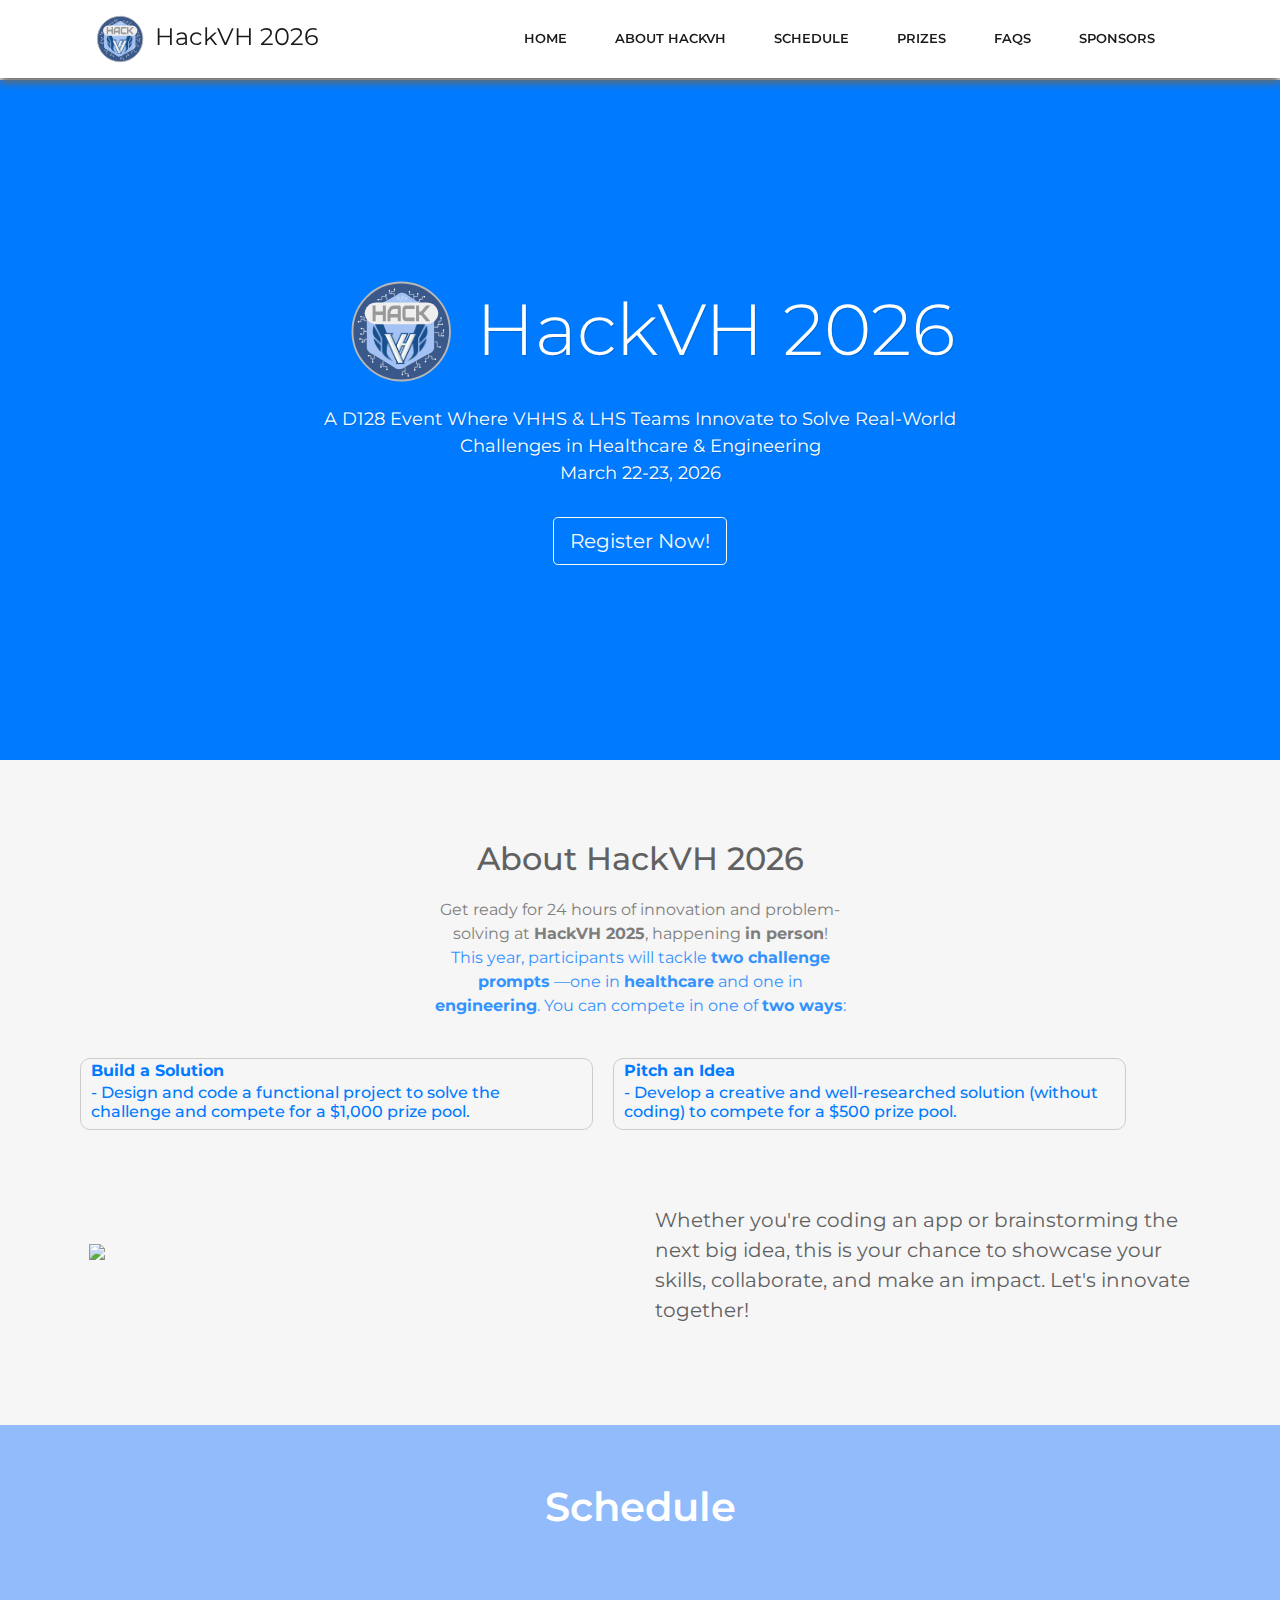
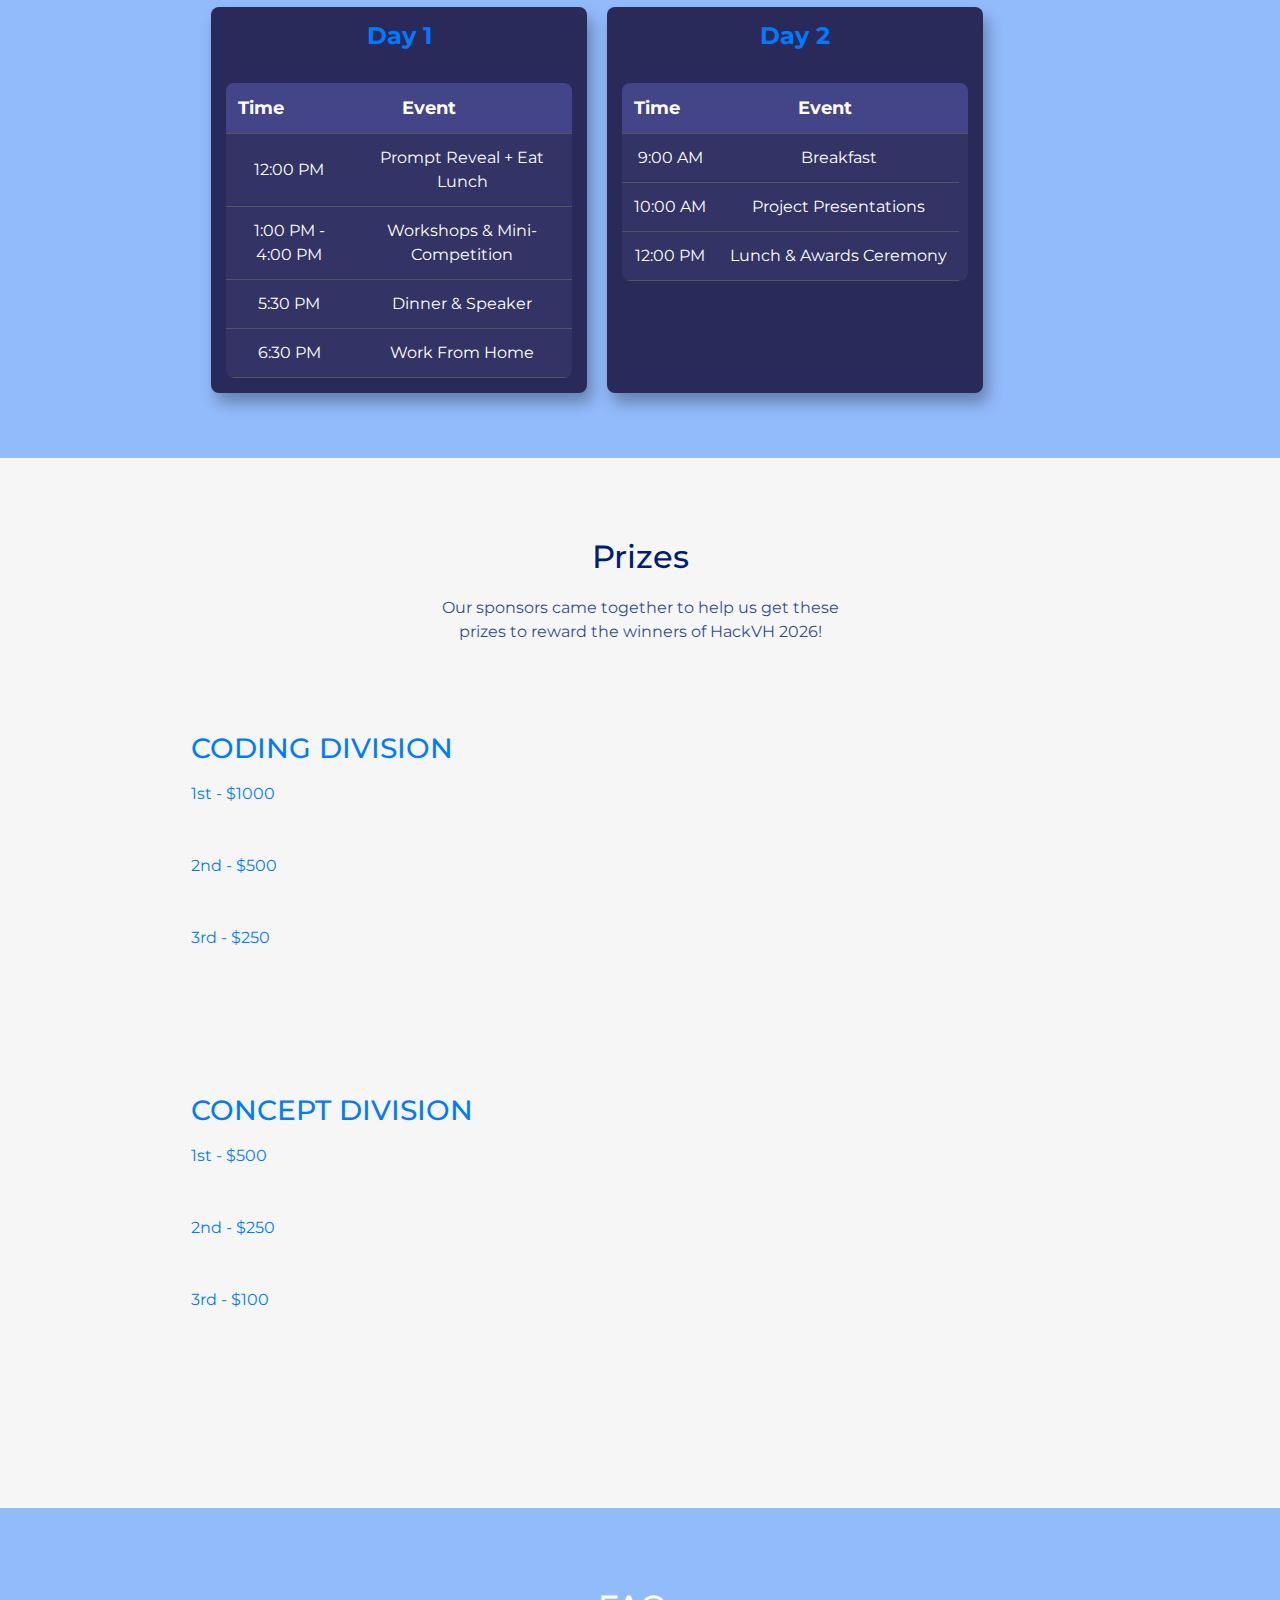
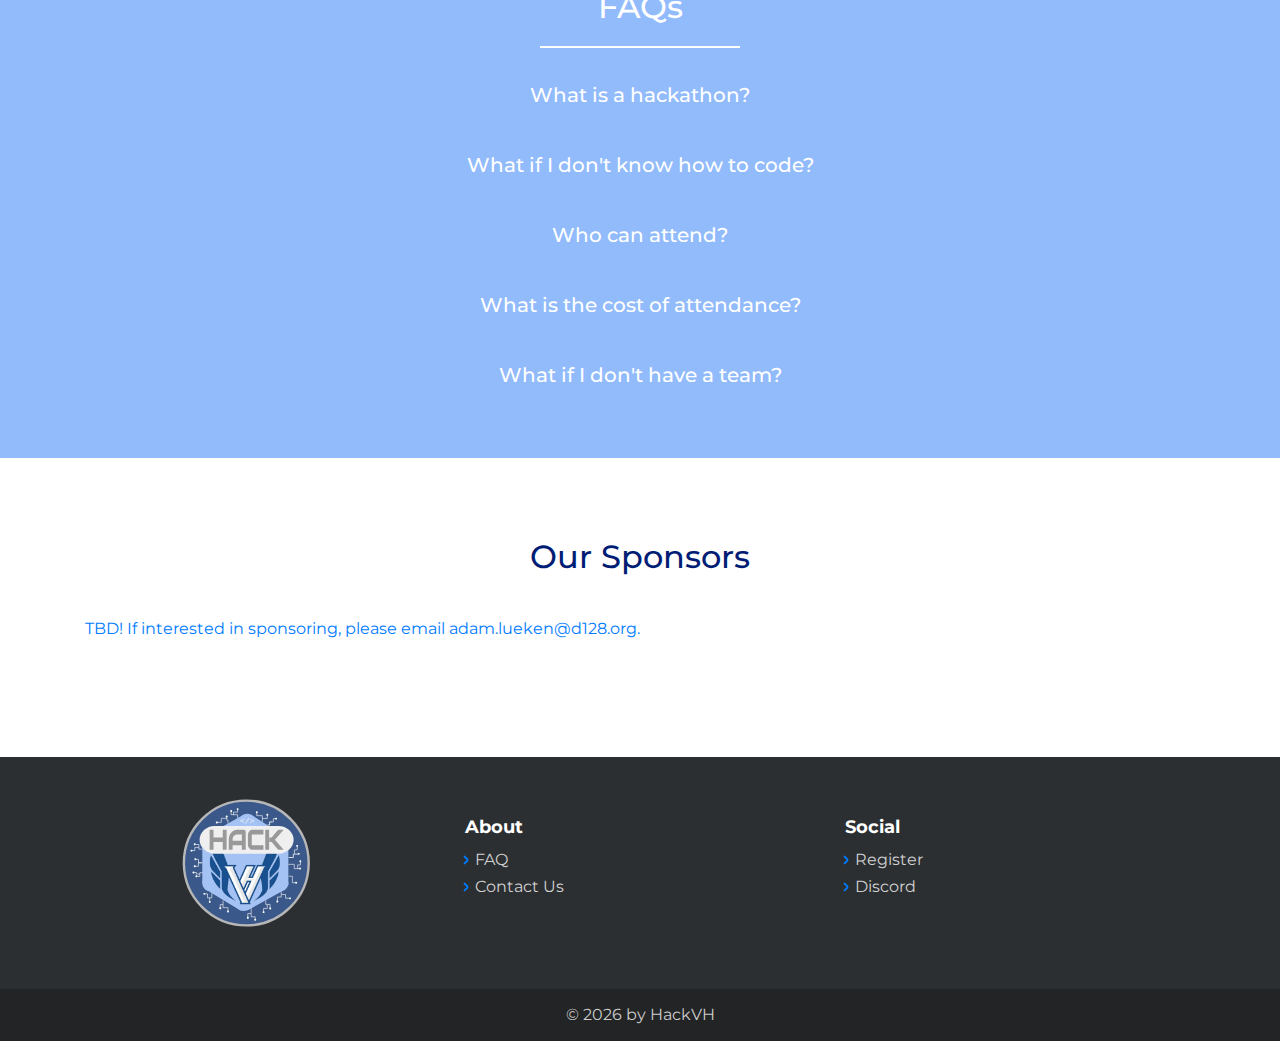
==== commit 04860d70: "Everything done besides schedule" ====
--- a/index.html
+++ b/index.html
@@ -14,17 +14,95 @@
 	<link rel="stylesheet" href="assets/css/smoothproducts.css">
 	<style>
 		/* Add your custom styles here */
-		.schedule-container {
-			display: flex;
-			justify-content: center;
-			align-items: center;
-			flex-direction: column;
-		}
-		.schedule {
-			width: 80%;
-			max-width: 800px;
-			margin: 0 auto;
-		}
+		/* Schedule Container */
+/* Schedule Container */
+.schedule-container {
+	display: flex;
+	justify-content: center;
+	align-items: flex-start; /* Align schedules at the top */
+	flex-wrap: wrap; /* Allows stacking on smaller screens */
+	gap: 20px; /* Space between schedules */
+	padding: 20px;
+  }
+  
+  /* Schedule Wrapper */
+  .schedule {
+	display: flex;
+	width: 90%;
+	max-width: 1200px; /* Increased max width for better spacing */
+	justify-content: center;
+	gap: 20px;
+  }
+  
+  /* Individual Schedule Box */
+  .schedule-box {
+	flex: 1; /* Makes both schedules take equal space */
+	background: #2a2a5a;
+	padding: 15px;
+	border-radius: 8px;
+	box-shadow: 5px 10px 15px rgba(0, 0, 0, 0.3);
+	min-width: 300px; /* Prevents collapsing on smaller screens */
+  }
+  
+  /* Table Styling */
+  .table100 {
+	width: 100%;
+	border-radius: 8px;
+	overflow: hidden;
+  }
+  
+  .table100-head {
+	background: #444488;
+	border-radius: 8px 8px 0 0;
+  }
+  
+  .table100-head table {
+	width: 100%;
+	border-collapse: collapse;
+  }
+  
+  .table100-body {
+	background: #333366;
+	color: white;
+	border-radius: 0 0 8px 8px;
+	overflow-x: auto;
+  }
+  
+  /* Table Headers */
+  .header1 {
+	padding: 12px;
+	text-align: left;
+	font-size: 1.1em;
+	font-weight: bold;
+  }
+  
+  /* Table Rows */
+  .row100 {
+	border-bottom: 1px solid #555;
+  }
+  
+  .row100.body:hover {
+	background: rgba(255, 255, 255, 0.1);
+	transition: 0.3s;
+  }
+  
+  /* Table Cells */
+  .cell100 {
+	padding: 12px;
+  }
+  
+  /* Responsive Design: Stack Schedules Vertically on Small Screens */
+  @media (max-width: 800px) {
+	.schedule {
+	  flex-direction: column;
+	  align-items: center;
+	}
+  
+	.schedule-box {
+	  width: 100%;
+	}
+  }
+  
 		.column {
 			float: left;
 			width: 45%; /* Adjusted width to accommodate horizontal padding */
@@ -32,7 +110,7 @@
 			padding-right: 10px;
 			margin-left: 10px;
 			margin-right: 10px;
-			box-sizing: border-box; /* Ensures padding doesn’t increase the width */
+			box-sizing: border-box; /* Ensures padding doesn't increase the width */
 			border-radius: 10px; /* Curved borders */
 			border: 1px solid #ccc; /* Optional: Adds a subtle border */
 		  }
@@ -120,7 +198,7 @@
 					</div>
 					<div class="col-md-6">
 						<div style="margin-top: 5%; font-size: 20px; color:#616161" class="getting-started-info">
-							Whether you're coding an app or brainstorming the next big idea, this is your chance to showcase your skills, collaborate, and make an impact. Let’s innovate together!
+							Whether you're coding an app or brainstorming the next big idea, this is your chance to showcase your skills, collaborate, and make an impact. Let's innovate together!
 						</div>
 					</div>
 				</div>
@@ -128,18 +206,17 @@
 		</section>
 
 		<section id="schedule-section" style="padding: 5vh 0vh 5vh 0vh; background: #92bbfc">
+			<h1 id="title heading" style="text-align: center; font-size: 2.5rem; font-family: 'Montserrat'; font-weight: 600; color: #ffffff; margin-top: 1%;">Schedule</h1>
+<br><br>			
 			<div class="schedule-container" style="text-align: center">
-				<h1 id="title" style="font-size: 2.5rem; font-family: 'Montserrat'; font-weight: 600; color: #ffffff; margin-top: 1%;">Schedule</h1>
-				<hr width="200px" style="height: 1px; border-color: gainsboro; background-color: gainsboro;">
+				
+				<!-- <hr width="200px" style="height: 1px; border-color: gainsboro; background-color: gainsboro;"> -->
 				<div class="innercontainer">
 					<div class="schedule">
-						<div id="daynav" style="margin-bottom: 2vh">
-							<span style="cursor: pointer" class="leftarrow" onclick="shift(-1)">◄</span>
-							<h3 id="day"> Day 1 </h3>
-							<span style="cursor: pointer" class="rightarrow" onclick="shift(1)">►</span>
-						</div>
-						<div id="sched0" style="box-shadow: 5px 10px 10px #303070">
+						<!-- Day 1 Schedule -->
+						<div id="sched0" class="schedule-box">
 							<div class="table100 ver1 m-b-110">
+								<h4><strong>Day 1</strong></h4> <br>
 								<div class="table100-head">
 									<table>
 										<thead>
@@ -151,15 +228,11 @@
 									</table>
 								</div>
 								<div class="table100-body js-pscroll">
-									<table class="schedule1" id="table-saturday" style="overflow-y: hidden; overflow-x: visible">
+									<table class="schedule1">
 										<tbody>
 											<tr class="row100 body">
-												<td class="cell100 column1">11:00 AM</td>
-												<td class="cell100 column2">Find out the prompt</td>
-											</tr>
-											<tr class="row100 body">
 												<td class="cell100 column1">12:00 PM</td>
-												<td class="cell100 column2">Lunch & Speaker</td>
+												<td class="cell100 column2">Prompt Reveal + Eat Lunch</td>
 											</tr>
 											<tr class="row100 body">
 												<td class="cell100 column1">1:00 PM - 4:00 PM</td>
@@ -170,32 +243,32 @@
 												<td class="cell100 column2">Dinner & Speaker</td>
 											</tr>
 											<tr class="row100 body">
-												<td class="cell100 column1">7:00 PM</td>
-												<td class="cell100 column2">Last Workshop</td>
-											</tr>
-											<tr class="row100 body">
-												<td class="cell100 column1">10:00 PM</td>
-												<td class="cell100 column2">Dessert & Send Participants Home</td>
+												<td class="cell100 column1">6:30 PM</td>
+												<td class="cell100 column2">Work From Home</td>
 											</tr>
 										</tbody>
 									</table>
 								</div>
 							</div>
 						</div>
-						<div id="sched1" style="box-shadow: 5px 10px 10px #303070; display: none">
+					
+						<!-- Day 2 Schedule -->
+						<div id="sched1" class="schedule-box">
 							<div class="table100 ver1 m-b-110">
+								<h4><strong>Day 2</strong></h4> <br>
 								<div class="table100-head">
+									
 									<table>
 										<thead>
 											<tr class="row100 head">
-												<th class="column1 header1" style="color: white; font-weight: bold">Time</th>
-												<th class="column2 header1" style="color: white">Event</th>
+												<th class="column1 header1" style="color:white;font-weight:bold">Time</th>
+												<th class="column2 header1" style="color:white">Event</th>
 											</tr>
 										</thead>
 									</table>
 								</div>
 								<div class="table100-body js-pscroll">
-									<table class="schedule1" id="table-saturday" style="overflow-y: hidden; overflow-x: hidden">
+									<table class="schedule1">
 										<tbody>
 											<tr class="row100 body">
 												<td class="cell100 column1">9:00 AM</td>
@@ -215,6 +288,7 @@
 							</div>
 						</div>
 					</div>
+					
 				</div>
 			</div>
 		</section>
@@ -258,7 +332,7 @@
 							</div>
 							<div id="collapseOne" class="collapse" aria-labelledby="headingOne" data-parent="#accordion">
 								<div class="card-body" style="color:#fff">
-									Hackathons allow you to create your craziest ideas! You will work in a team, of up to four people, for 24 hours to create a project that addresses a theme. There are no restrictions, so let your imagination run wild!
+									A hackathon is a 24-hour innovation challenge where teams collaborate to solve real-world problems. At HackVH 2025, participants from VHHS & LHS will work in teams to tackle one of two challenge prompts—Healthcare or Engineering.
 								</div>
 							</div>
 						</div>
@@ -272,7 +346,10 @@
 							</div>
 							<div id="collapseTwo" class="collapse" aria-labelledby="headingTwo" data-parent="#accordion">
 								<div class="card-body" style="color:#fff">
-									We encourage students of all experience levels to attend. We will have workshops led by industry professionals for you to experiment with new technologies. Why not try getting started on your first project?
+									No problem! HackVH 2025 is open to students of all experience levels, whether you're a beginner or an experienced coder. We'll have workshops led by industry professionals to help you explore new technologies and get started on your first project.
+
+Plus, you don't have to code to compete! We have a Pitch an Idea division where teams can develop and present a well-researched solution (without coding) to tackle the challenge. This division offers a $500 prize pool and is a great way to innovate and think critically about real-world problems.
+
 								</div>
 							</div>
 						</div>
@@ -286,7 +363,8 @@
 							</div>
 							<div id="collapseThree" class="collapse" aria-labelledby="headingThree" data-parent="#accordion">
 								<div class="card-body" style="color:#fff">
-									We welcome any high school student to attend. Unfortunately, college or middle school students are not eligible.
+									HackVH 2025 is open to all VHHS & LHS students who are excited to solve real-world problems in healthcare and engineering. Whether you're an experienced programmer or just interested in brainstorming innovative ideas, there's a place for you!
+You can join a team to code a solution or pitch an idea, so no prior experience is required—just bring your creativity and enthusiasm!
 								</div>
 							</div>
 						</div>
@@ -314,7 +392,9 @@
 							</div>
 							<div id="collapseFive" class="collapse" aria-labelledby="headingFive" data-parent="#accordion">
 								<div class="card-body" style="color:#fff">
-									Don't worry! Many participants don't have a complete team before the event. We will have a dedicated channel where you can find other hackers and team up!
+									No worries! We encourage everyone to sign up, even if you don't have a team yet. At the start of HackVH 2025, we'll have a team formation session where you can meet other students, find teammates, and collaborate on a project.
+Whether you're looking to code a solution or pitch an idea, we'll help you connect with others who share your interests. Just bring your creativity, and we'll take care of the rest!
+
 								</div>
 							</div>
 						</div>
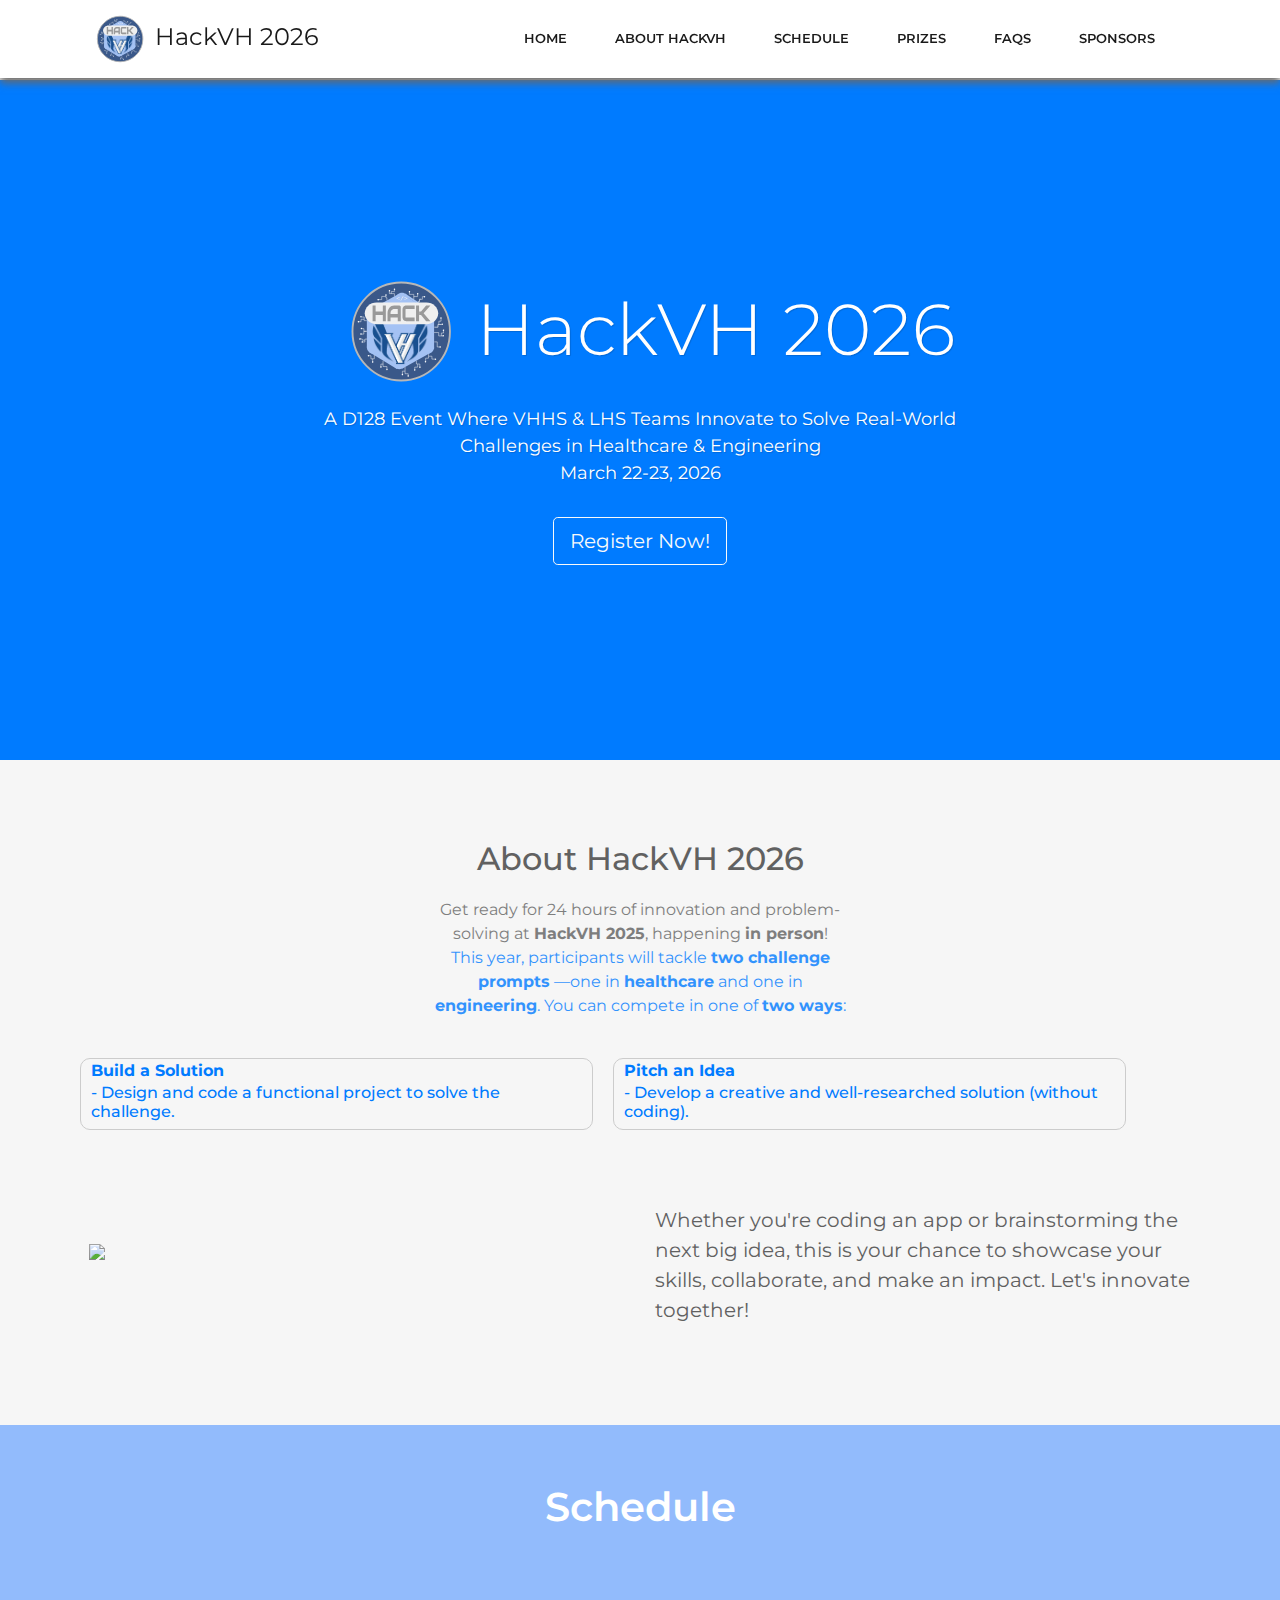
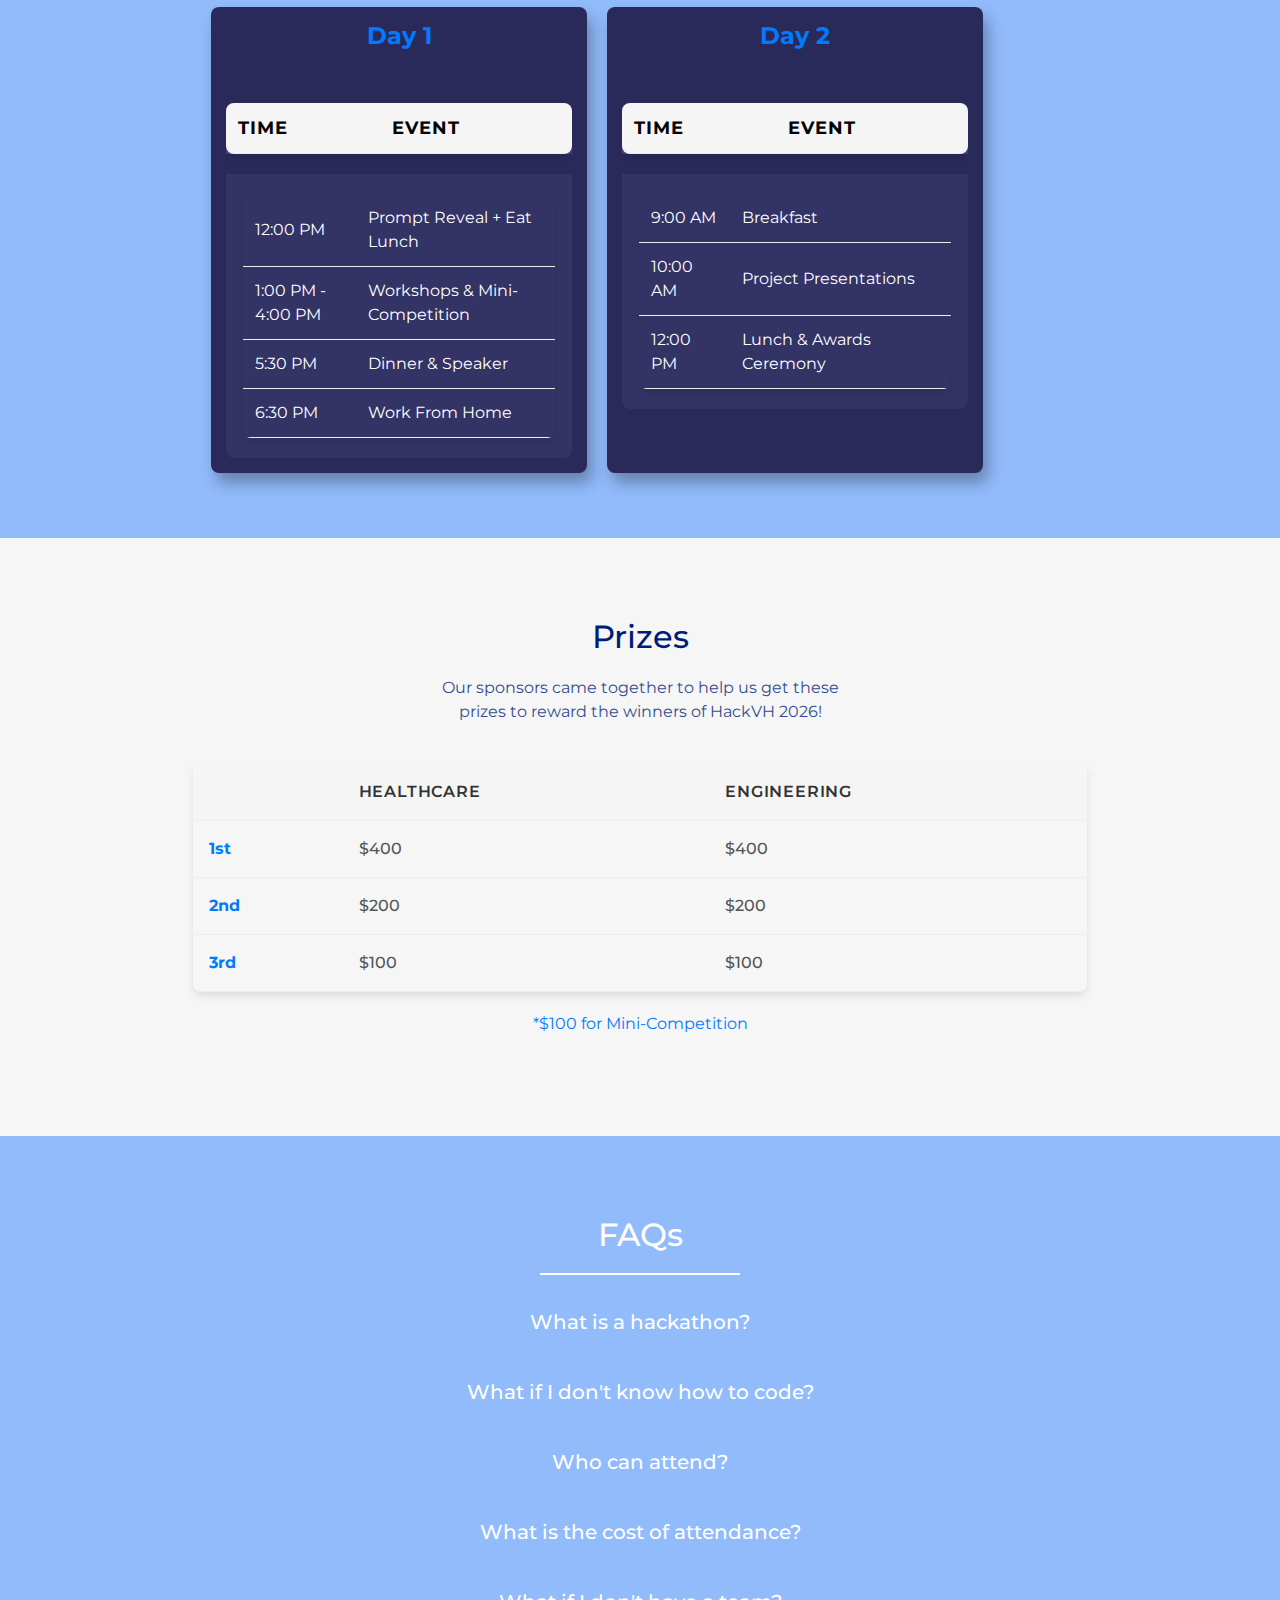
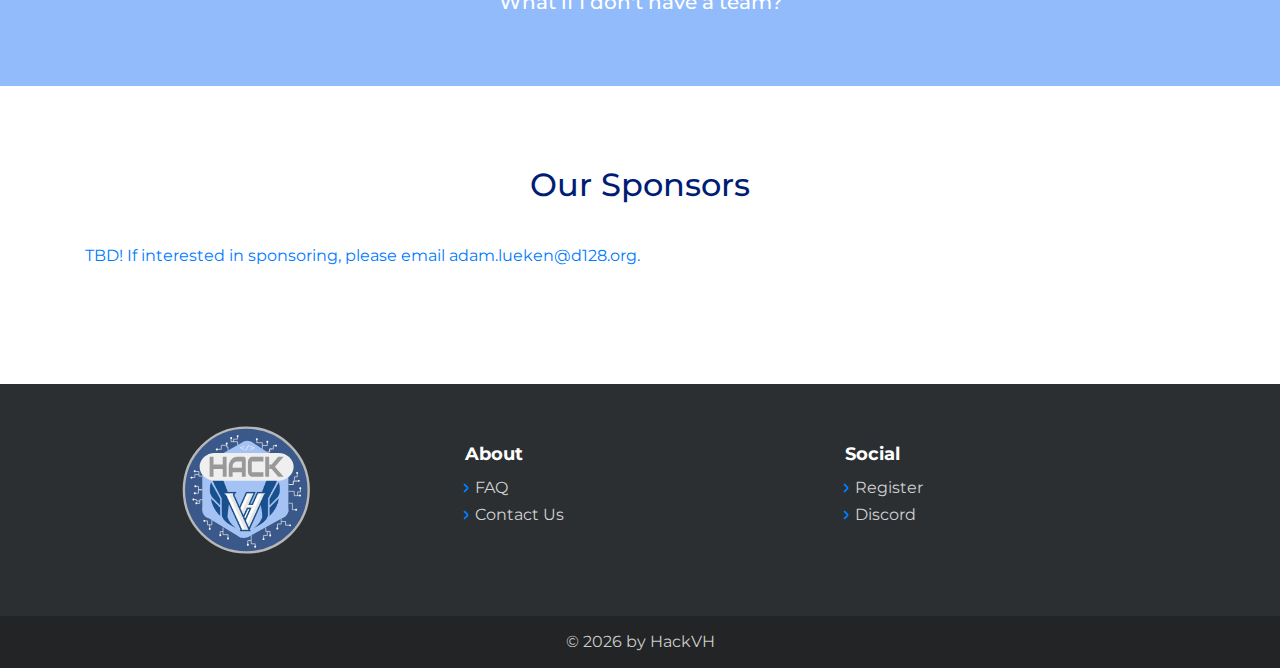
==== commit 6cc4161a: "fixed prizes info" ====
--- a/index.html
+++ b/index.html
@@ -13,116 +13,172 @@
 	<link rel="stylesheet" href="https://cdnjs.cloudflare.com/ajax/libs/baguettebox.js/1.10.0/baguetteBox.min.css">
 	<link rel="stylesheet" href="assets/css/smoothproducts.css">
 	<style>
-		/* Add your custom styles here */
-		/* Schedule Container */
-/* Schedule Container */
-.schedule-container {
-	display: flex;
-	justify-content: center;
-	align-items: flex-start; /* Align schedules at the top */
-	flex-wrap: wrap; /* Allows stacking on smaller screens */
-	gap: 20px; /* Space between schedules */
-	padding: 20px;
-  }
-  
-  /* Schedule Wrapper */
-  .schedule {
-	display: flex;
-	width: 90%;
-	max-width: 1200px; /* Increased max width for better spacing */
-	justify-content: center;
-	gap: 20px;
-  }
-  
-  /* Individual Schedule Box */
-  .schedule-box {
-	flex: 1; /* Makes both schedules take equal space */
-	background: #2a2a5a;
-	padding: 15px;
-	border-radius: 8px;
-	box-shadow: 5px 10px 15px rgba(0, 0, 0, 0.3);
-	min-width: 300px; /* Prevents collapsing on smaller screens */
-  }
-  
-  /* Table Styling */
-  .table100 {
-	width: 100%;
-	border-radius: 8px;
-	overflow: hidden;
-  }
-  
-  .table100-head {
-	background: #444488;
-	border-radius: 8px 8px 0 0;
-  }
-  
-  .table100-head table {
-	width: 100%;
-	border-collapse: collapse;
-  }
-  
-  .table100-body {
-	background: #333366;
-	color: white;
-	border-radius: 0 0 8px 8px;
-	overflow-x: auto;
-  }
-  
-  /* Table Headers */
-  .header1 {
-	padding: 12px;
-	text-align: left;
-	font-size: 1.1em;
-	font-weight: bold;
-  }
-  
-  /* Table Rows */
-  .row100 {
-	border-bottom: 1px solid #555;
-  }
-  
-  .row100.body:hover {
-	background: rgba(255, 255, 255, 0.1);
-	transition: 0.3s;
-  }
-  
-  /* Table Cells */
-  .cell100 {
-	padding: 12px;
-  }
-  
-  /* Responsive Design: Stack Schedules Vertically on Small Screens */
-  @media (max-width: 800px) {
-	.schedule {
-	  flex-direction: column;
-	  align-items: center;
-	}
-  
-	.schedule-box {
-	  width: 100%;
-	}
-  }
-  
-		.column {
+		/* Existing Styles (Preserved) */
+		.schedule-container {
+			display: flex;
+			justify-content: center;
+			align-items: flex-start;
+			flex-wrap: wrap;
+			gap: 20px;
+			padding: 20px;
+		  }
+		  
+		  .schedule {
+			display: flex;
+			width: 90%;
+			max-width: 1200px;
+			justify-content: center;
+			gap: 20px;
+		  }
+		  
+		  .schedule-box {
+			flex: 1;
+			background: #2a2a5a;
+			padding: 15px;
+			border-radius: 8px;
+			box-shadow: 5px 10px 15px rgba(0, 0, 0, 0.3);
+			min-width: 300px;
+		  }
+		  
+		  .table100 {
+			width: 100%;
+			border-radius: 8px;
+			overflow: hidden;
+		  }
+		  
+		  .table100-head {
+			background: #444488;
+			border-radius: 8px 8px 0 0;
+		  }
+		  
+		  .table100-head table {
+			width: 100%;
+			border-collapse: collapse;
+		  }
+		  
+		  .table100-body {
+			background: #333366;
+			color: white;
+			border-radius: 0 0 8px 8px;
+			overflow-x: auto;
+		  }
+		  
+		  .header1 {
+			padding: 12px;
+			text-align: left;
+			font-size: 1.1em;
+			font-weight: bold;
+		  }
+		  
+		  .row100 {
+			border-bottom: 1px solid #555;
+		  }
+		  
+		  .row100.body:hover {
+			background: rgba(255, 255, 255, 0.1);
+			transition: 0.3s;
+		  }
+		  
+		  .cell100 {
+			padding: 12px;
+		  }
+		  
+		  @media (max-width: 800px) {
+			.schedule {
+			  flex-direction: column;
+			  align-items: center;
+			}
+		  
+			.schedule-box {
+			  width: 100%;
+			}
+		  }
+		  
+		  .column {
 			float: left;
-			width: 45%; /* Adjusted width to accommodate horizontal padding */
+			width: 45%;
 			padding-left: 10px;
 			padding-right: 10px;
 			margin-left: 10px;
 			margin-right: 10px;
-			box-sizing: border-box; /* Ensures padding doesn't increase the width */
-			border-radius: 10px; /* Curved borders */
-			border: 1px solid #ccc; /* Optional: Adds a subtle border */
-		  }
-		  
-		  /* Clear floats after the columns */
+			box-sizing: border-box;
+			border-radius: 10px;
+			border: 1px solid #ccc;
+		  }
+		  
 		  .row:after {
 			content: "";
 			display: table;
 			clear: both;
 		  }
-					
-	</style>
+		
+		/* Modern Prize Table Styles (Combined) */
+		table {
+		  width: 90%;
+		  margin: 20px auto;
+		  border-collapse: collapse;
+		  box-shadow: 0 4px 8px rgba(0, 0, 0, 0.1);
+		  overflow: hidden;
+		  border-radius: 8px;
+		}
+		
+		th, td {
+		  padding: 16px;
+		  text-align: left;
+		  border-bottom: 1px solid #eee;
+		  transition: background-color 0.3s ease;
+		}
+		
+		th {
+		  background-color: #f5f5f5;
+		  font-weight: 600;
+		  color: #333;
+		  text-transform: uppercase;
+		  letter-spacing: 0.05em;
+		}
+		
+		tr:hover {
+		  background-color: #f0f0f0;
+		}
+		
+		td:hover {
+		  background-color: #e6f2ff;
+		}
+		
+		.prize-name {
+		  font-weight: 500;
+		  color: #555;
+		}
+		
+		.prize-description {
+		  font-size: 0.9em;
+		  color: #777;
+		  line-height: 1.4;
+		}
+		
+		.prize-image {
+		  max-width: 100px;
+		  height: auto;
+		  vertical-align: middle;
+		  margin-right: 10px;
+		  border-radius: 4px;
+		}
+		
+		@media screen and (max-width: 600px) {
+		  table {
+			width: 95%;
+		  }
+		
+		  th, td {
+			padding: 12px;
+			font-size: 0.9em;
+		  }
+		
+		  .hide-on-mobile {
+			display: none;
+		  }
+		}
+		</style>
 </head>
 
 <body class="text-primary">
@@ -186,10 +242,10 @@
 				</div>
 				<div class="row">
 					<div class="column">
-						<b>Build a Solution</b><h6> - Design and code a functional project to solve the challenge and compete for a $1,000 prize pool.</h56>
+						<b>Build a Solution</b><h6> - Design and code a functional project to solve the challenge.</h56>
 					</div>
 					
-					<div class="column"><b>Pitch an Idea</b><h6> - Develop a creative and well-researched solution (without coding) to compete for a $500 prize pool.</h6>
+					<div class="column"><b>Pitch an Idea</b><h6> - Develop a creative and well-researched solution (without coding).</h6>
 					</div>
 				  </div><br><br>
 				<div class="row align-items-center">
@@ -221,8 +277,8 @@
 									<table>
 										<thead>
 											<tr class="row100 head">
-												<th class="column1 header1" style="color:white;font-weight:bold">Time</th>
-												<th class="column2 header1" style="color:white">Event</th>
+												<th class="column1 header1" style="color:black;font-weight:bold">Time</th>
+												<th class="column2 header1" style="color:black">Event</th>
 											</tr>
 										</thead>
 									</table>
@@ -261,8 +317,8 @@
 									<table>
 										<thead>
 											<tr class="row100 head">
-												<th class="column1 header1" style="color:white;font-weight:bold">Time</th>
-												<th class="column2 header1" style="color:white">Event</th>
+												<th class="column1 header1" style="color:black;font-weight:bold">Time</th>
+												<th class="column2 header1" style="color:black">Event</th>
 											</tr>
 										</thead>
 									</table>
@@ -300,18 +356,37 @@
 					<p style="color:#001d75">Our sponsors came together to help us get these prizes to reward the winners of HackVH <span id="currentYearPrizes"></span>!</p>
 				</div>
 				<div class="grid grid-cols-1 md:grid-cols-2 grid-flow-row gap-5">
-					<div class="border-2 p-5" id="box">
-						<h3 class="font-sans text-2xl" id="boxtext">CODING DIVISION</h3>
-						<p class="font-serif text-xl mb-5" id="boxtext">1st - $1000</p>
-						<p class="font-serif text-xl mb-5" id="boxtext">2nd - $500</p>
-						<p class="font-serif text-xl mb-5" id="boxtext">3rd - $250</p>
-					</div>
-					<div class="border-2 p-5">
-						<h3 class="font-sans text-2xl" id="boxtext">CONCEPT DIVISION</h3>
-						<p class="font-serif text-xl mb-5" id="boxtext">1st - $500</p>
-						<p class="font-serif text-xl mb-5" id="boxtext">2nd - $250</p>
-						<p class="font-serif text-xl mb-5" id="boxtext">3rd - $100</p>
-					</div>
+					<table>
+						<thead>
+						  <tr>
+							<th></th>
+							<th>Healthcare</th>
+							<th>Engineering</th>
+							
+						  </tr>
+						</thead>
+						<tbody>
+						  <tr>
+							<td><b>1st</b></td>
+							<td data-label="Prize" class="prize-name">$400</td>
+							<td data-label="Prize" class="prize-name">$400</td>
+							
+						  </tr>
+						  <tr>
+							<td><b>2nd</b></td>
+							<td data-label="Prize" class="prize-name">$200</td>
+							<td data-label="Prize" class="prize-name">$200</td></tr>
+							<tr>
+								<td><b>3rd</b></td>
+								<td data-label="Prize" class="prize-name">$100</td>
+							<td data-label="Prize" class="prize-name">$100</td></tr>
+						  </tbody>
+						
+					  </table>
+					  <div style="text-align: center;">
+						*$100 for Mini-Competition
+					  </div>
+					  
 				</div>
 			</div>
 		</section>
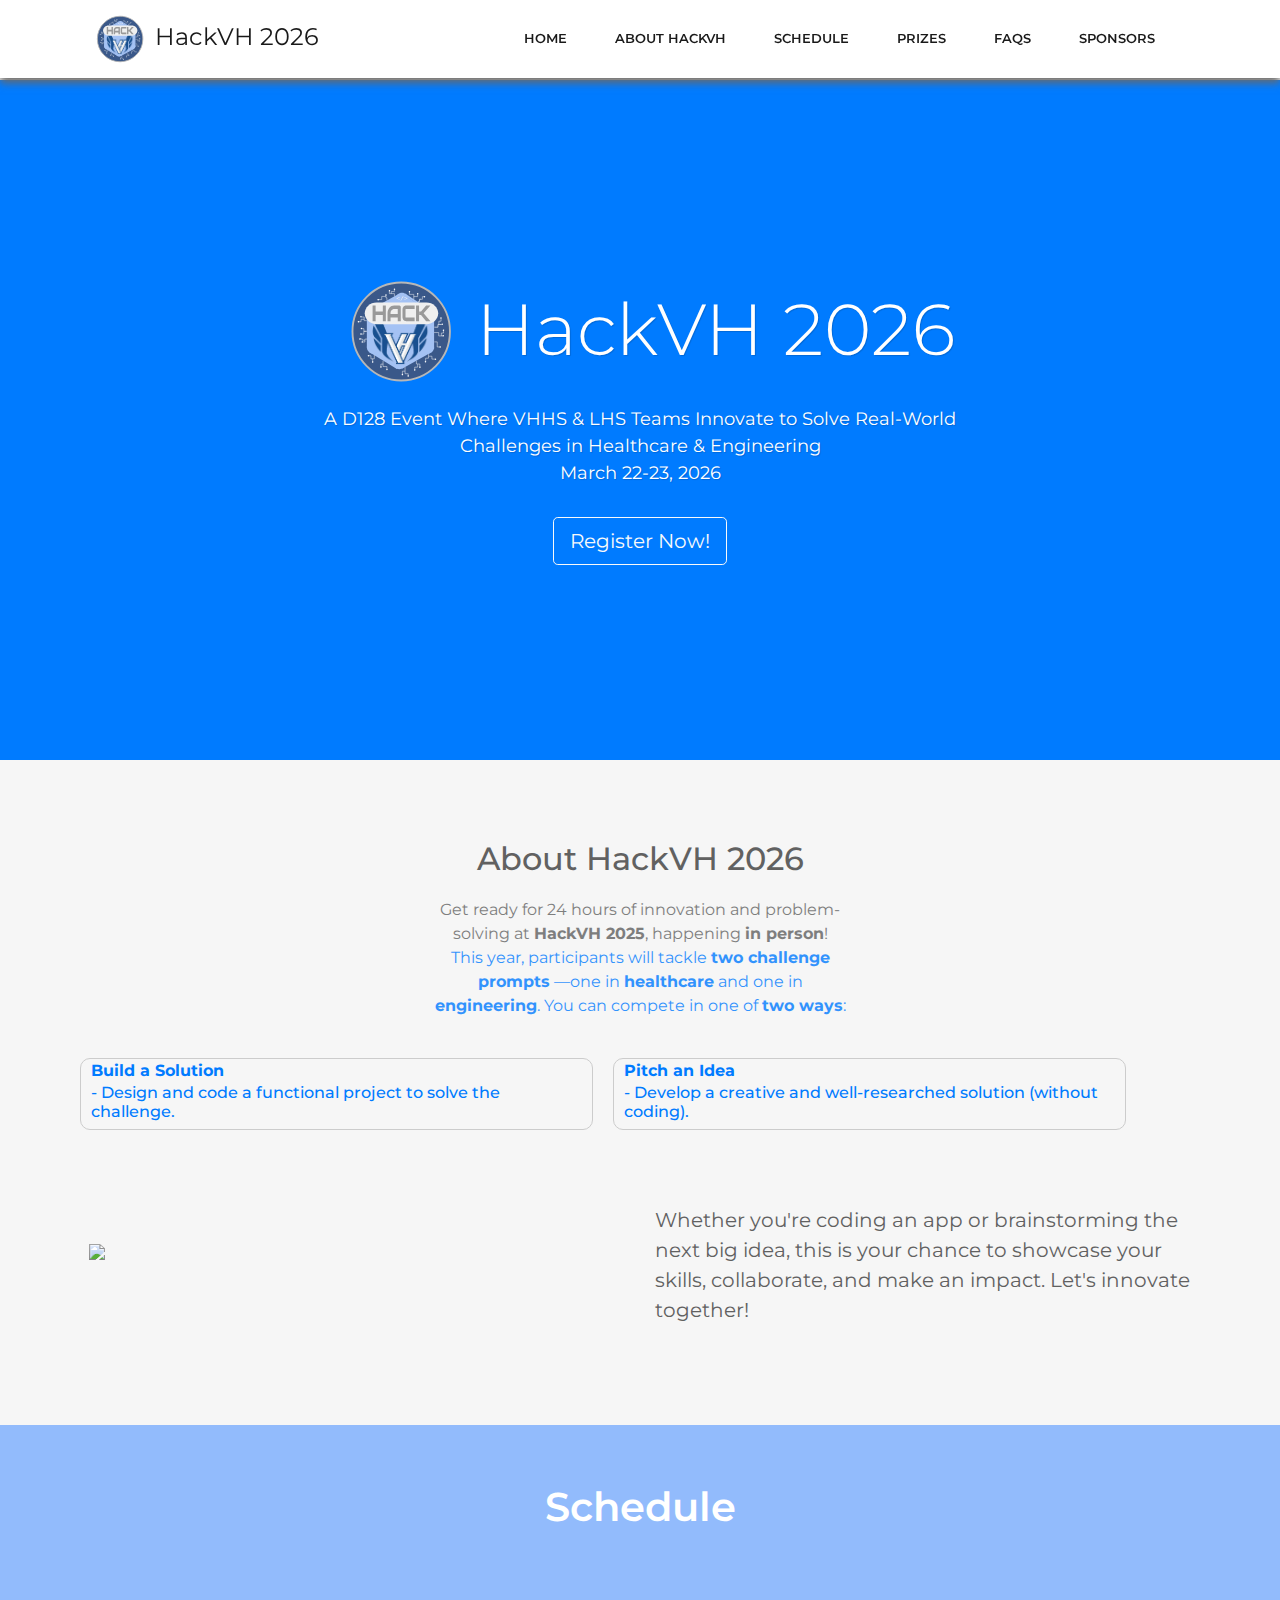
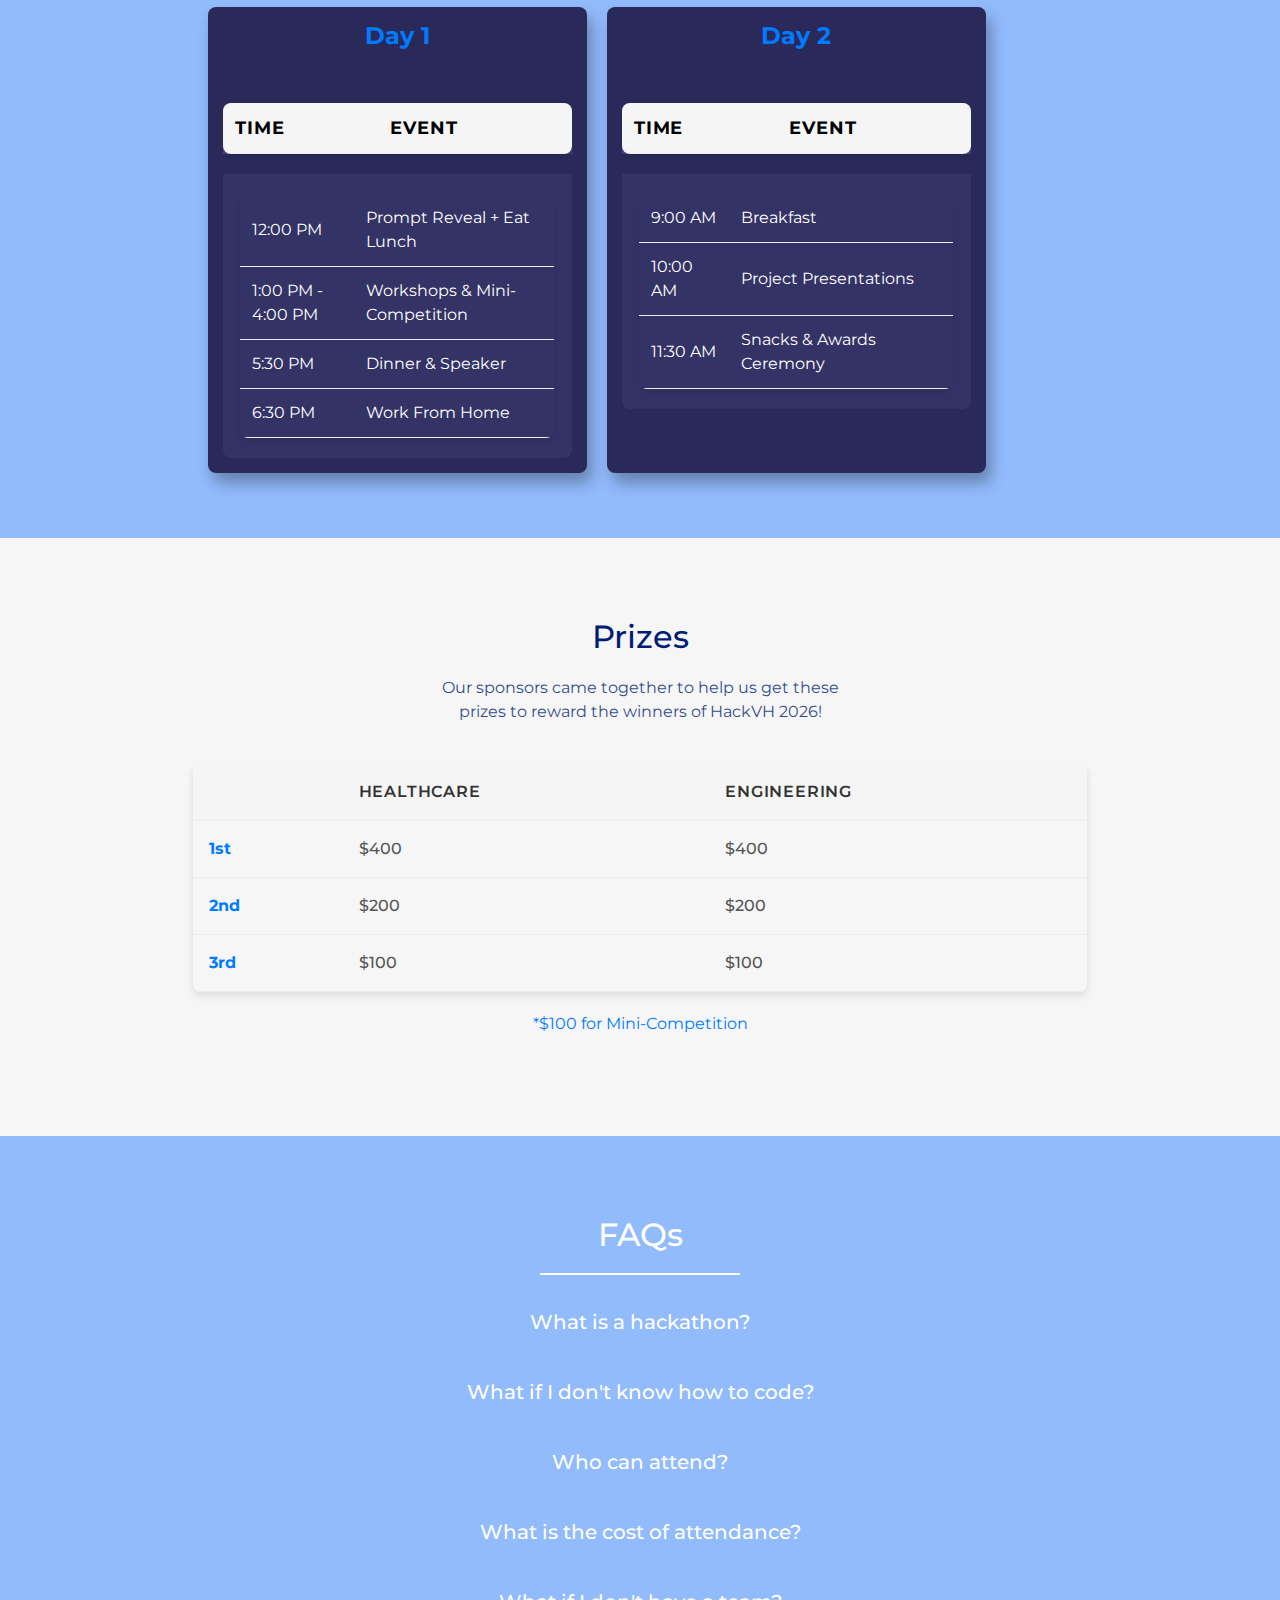
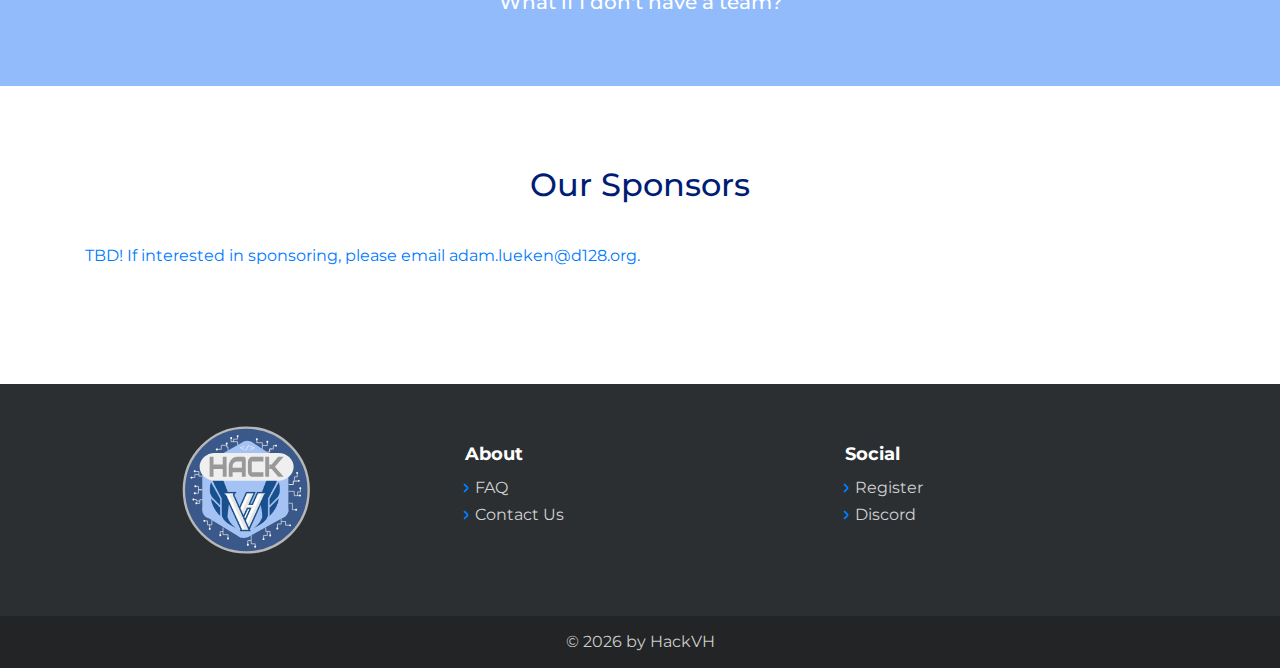
==== commit 7e60dc20: "updated schedule" ====
--- a/index.html
+++ b/index.html
@@ -335,8 +335,8 @@
 												<td class="cell100 column2">Project Presentations</td>
 											</tr>
 											<tr class="row100 body">
-												<td class="cell100 column1">12:00 PM</td>
-												<td class="cell100 column2">Lunch & Awards Ceremony</td>
+												<td class="cell100 column1">11:30 AM</td>
+												<td class="cell100 column2">Snacks & Awards Ceremony</td>
 											</tr>
 										</tbody>
 									</table>
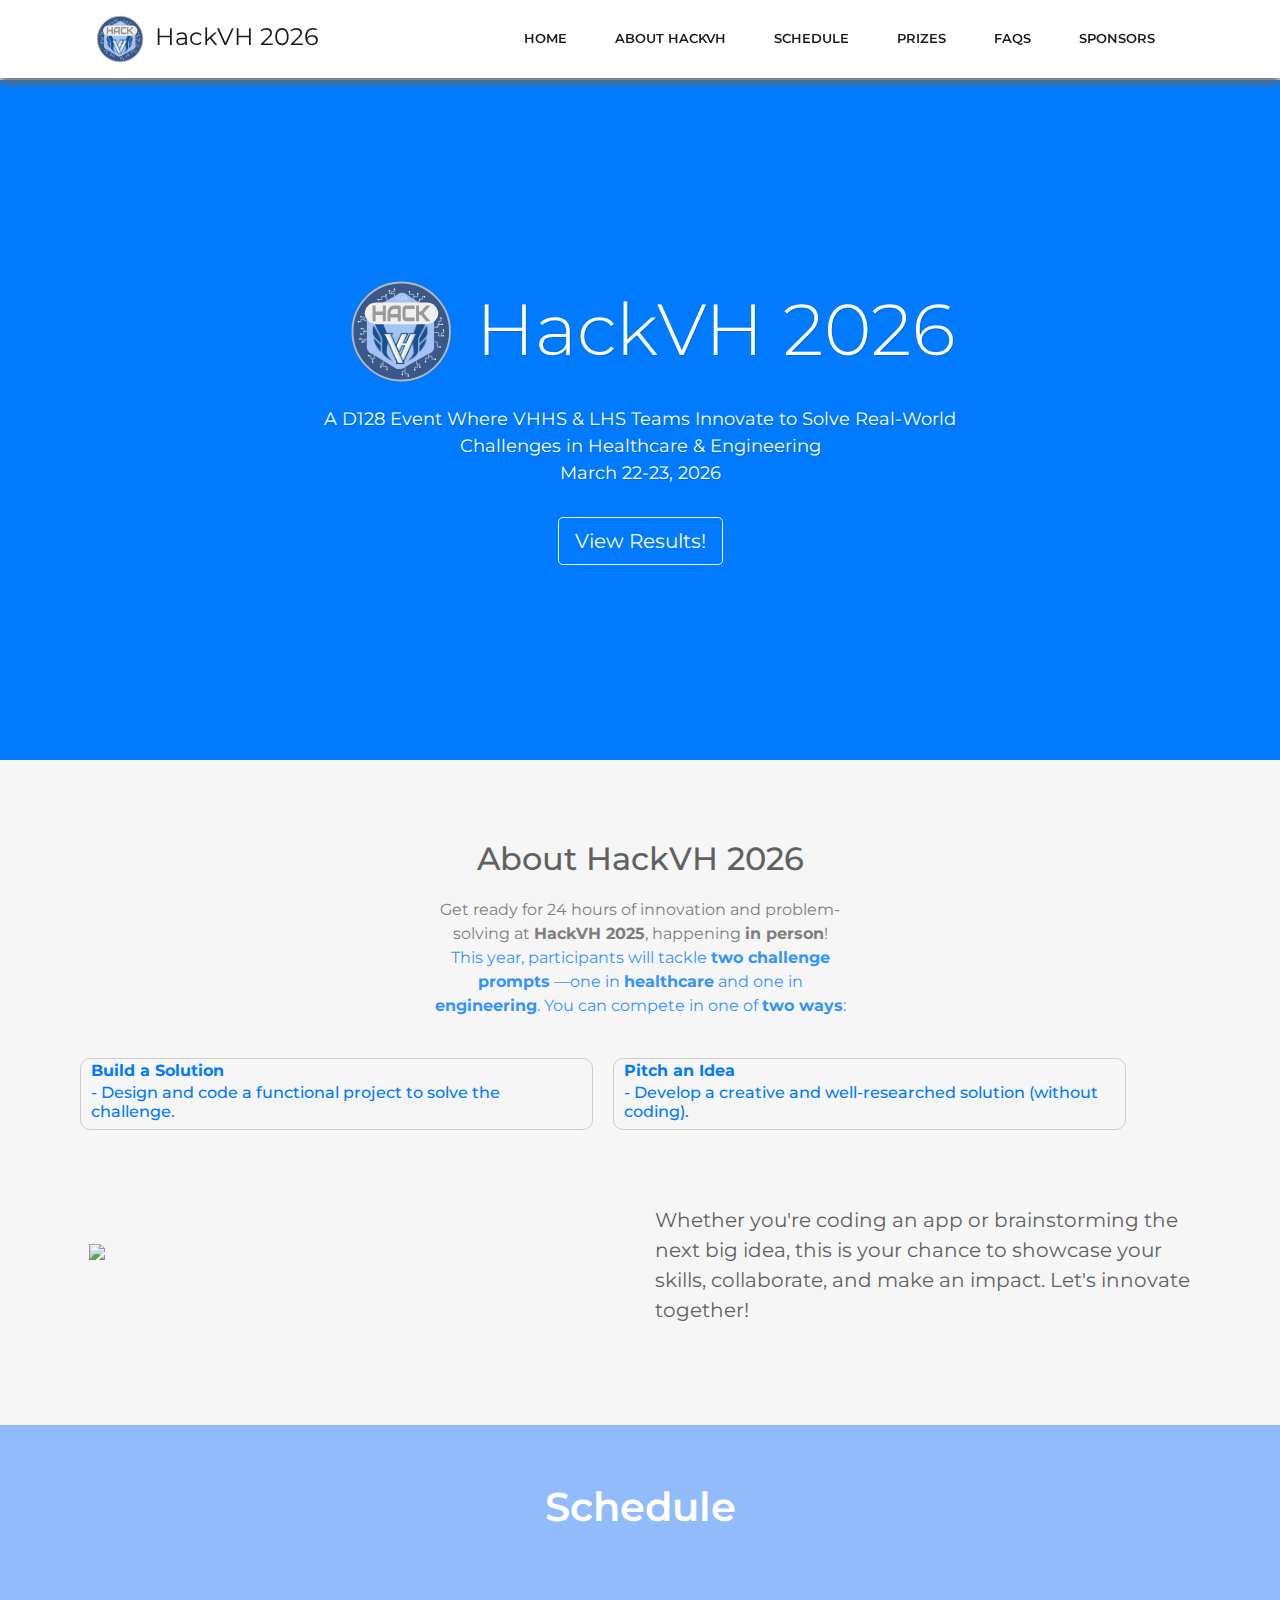
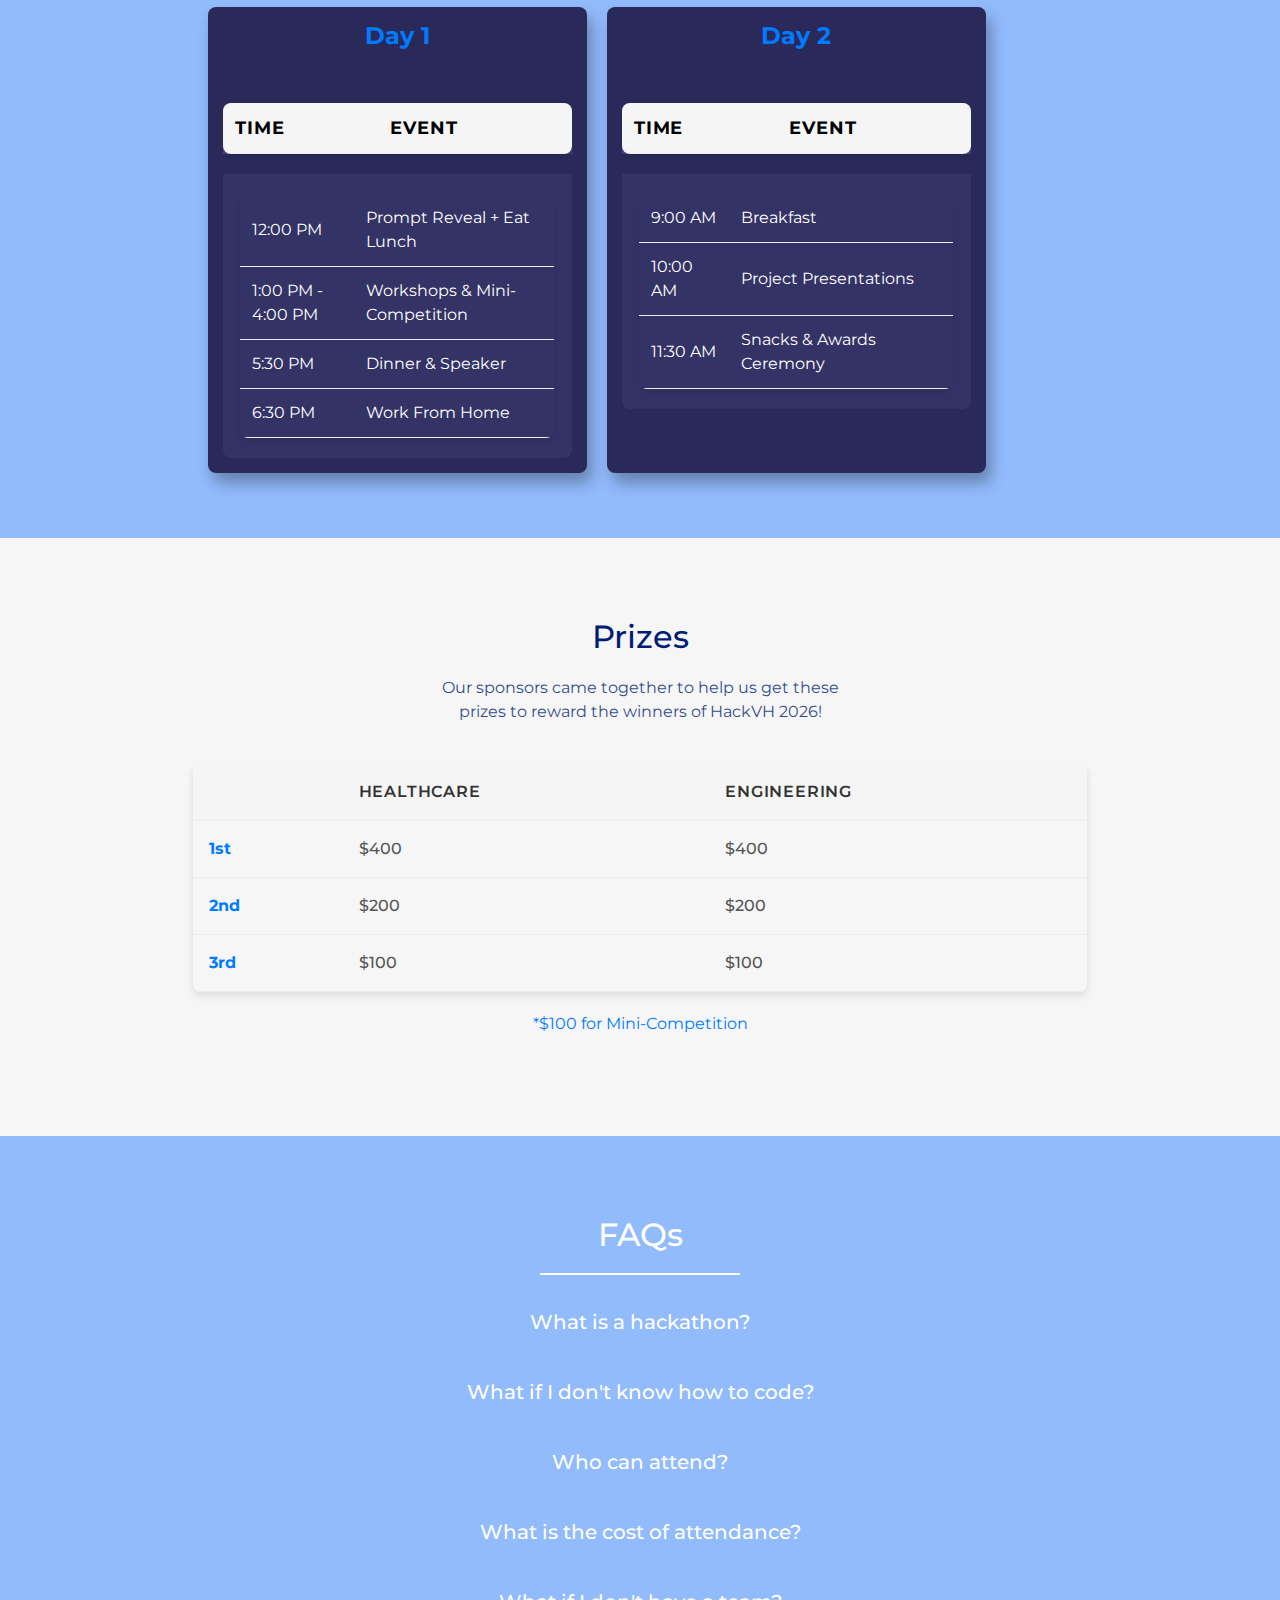
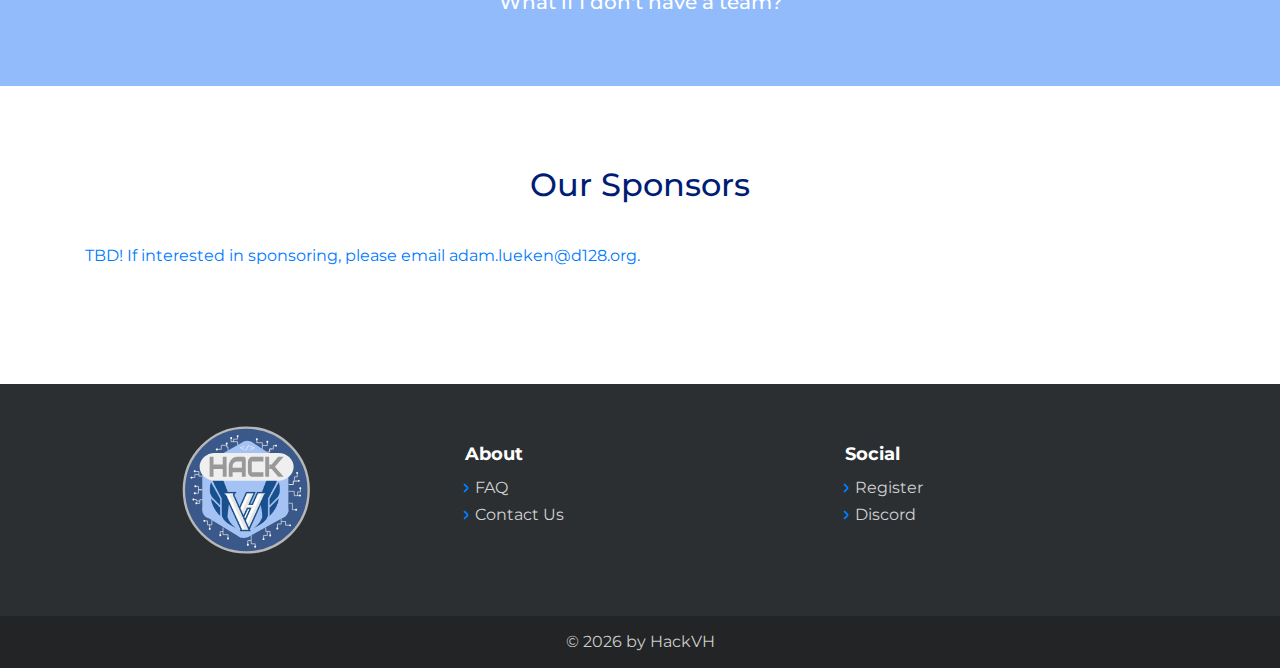
==== commit 7ea360db: "results" ====
--- a/index.html
+++ b/index.html
@@ -212,7 +212,7 @@
 				<h1 class="display-3"><img src="assets/img/HackVH%20logo.svg" style="width: 150px;margin-bottom:10px">HackVH <span id="currentYearHero"></span></h1>
 				<p>A D128 Event Where VHHS & LHS Teams Innovate to Solve Real-World Challenges in Healthcare & Engineering
 					<br/>March 22-23, <span id="currentYearDate"></span></p>
-				<button class="btn btn-outline-light btn-lg" type="button" onclick="window.open('https://docs.google.com/forms/d/e/1FAIpQLSegjMtgUJVFcwuktQ4djF44HRIESTL0SsUwTYL1jdy5G5SLbQ/viewform','_blank')">Register Now!</button>
+				<button class="btn btn-outline-light btn-lg" type="button" onclick="window.open('https://docs.google.com/presentation/d/1448Nvu9xA2O0k-CQID2ByGOXkLGJw3vRtZYlZYVGkBs/present','_blank')">View Results!</button>
 			</div>
 			<script>
 				VANTA.WAVES({
